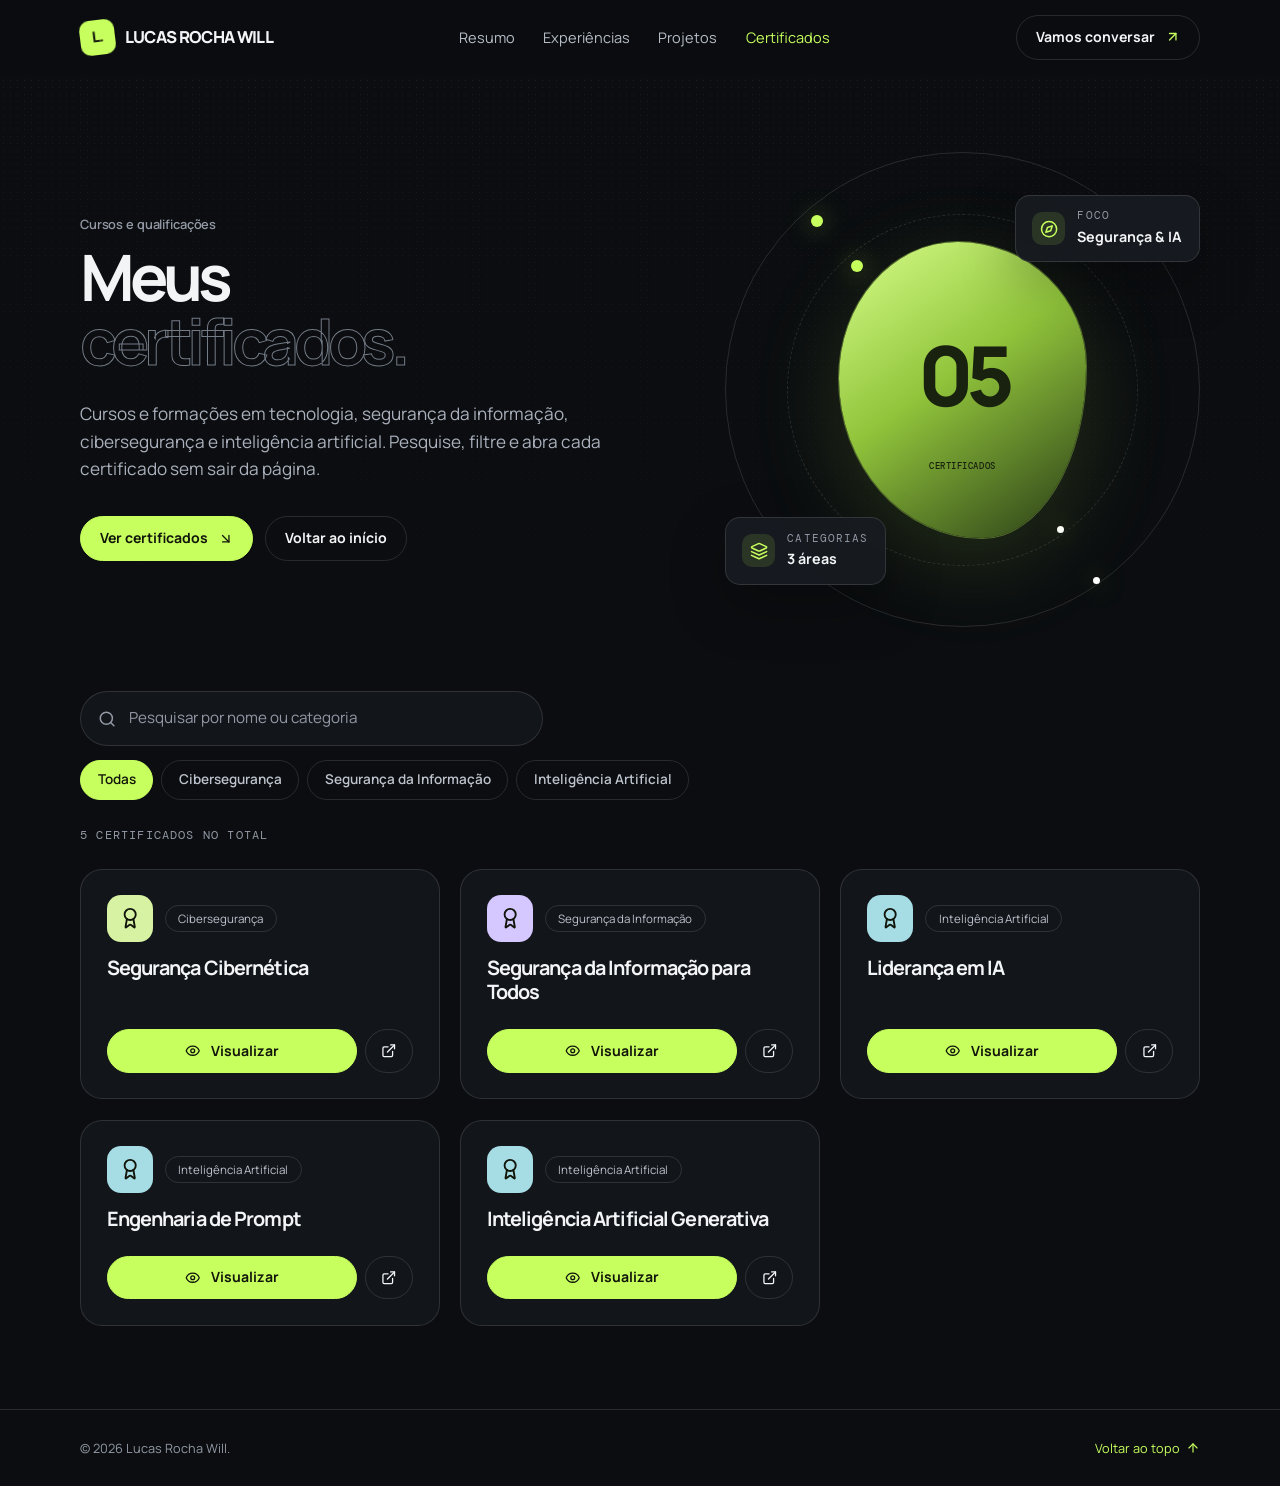
==== public/certificados.html @ 7839a9e9 "Add files via upload" ====
<!DOCTYPE html>
<html lang="pt-BR">
<head>
  <meta charset="UTF-8" />
  <meta name="viewport" content="width=device-width, initial-scale=1.0, viewport-fit=cover" />
  <title>Lucas Rocha Will — Certificações.</title>
  <meta name="description" content="Todos os certificados de Lucas Rocha Will, cursos e formações nas áreas de tecnologia, informática, segurança da informação, cibersegurança e inteligência artificial." />
  <meta name="author" content="Lucas Rocha Will" />
  <meta name="language" content="pt-BR" />
  <meta name="robots" content="index, follow" />
  <meta name="googlebot" content="index, follow" />
  <meta name="keywords" content="lucas will, lucas rocha, lucas rw, Lucas Rocha Will, certificados, certificados profissionais, certificados acadêmicos, cursos, formação, tecnologia, informática, segurança da informação, segurança cibernética, cibersegurança, inteligência artificial, engenharia de prompt" />
  <meta name="theme-color" content="#0b0d10" />
  <meta property="og:title" content="Lucas R. W. — Certificações." />
  <meta property="og:description" content="Confira os certificados e cursos de Lucas Rocha Will nas áreas de tecnologia, informática, segurança da informação, cibersegurança e inteligência artificial." />
  <meta property="og:type" content="website" />
  <meta property="og:locale" content="pt_BR" />
  <meta property="og:site_name" content="Lucas R. W. — Certificações." />
  <meta property="og:url" content="https://lucsrw.github.io" />
  <meta name="twitter:card" content="summary_large_image" />
  <meta name="twitter:title" content="Lucas Rocha Will — Minhas Certificações." />
  <meta name="twitter:description" content="Esses são os certificados e cursos de Lucas Rocha Will em suas diversas áreas." />

  <link rel="preconnect" href="https://fonts.googleapis.com" />
  <link rel="preconnect" href="https://fonts.gstatic.com" crossorigin />
  <link rel="stylesheet" href="https://fonts.googleapis.com/css2?family=DM+Mono:wght@400;500&family=Manrope:wght@400;500;600;700;800&display=swap" />
  <link rel="stylesheet" href="content/css/certificacoes/style.css" />

</head>
<body class="page-cert">
  <header class="topbar" id="top">
    <div class="container">
      <nav aria-label="Navegação principal">
        <a class="brand" href="home.html" aria-label="Lucas Rocha Will — início">
          <span class="brand-mark">L.</span>
          <span>LUCAS ROCHA WILL</span>
        </a>

        <button class="menu-toggle" id="menuToggle" aria-expanded="false" aria-controls="navLinks" aria-label="Abrir menu">
          <span class="menu-label">Menu</span>
          <svg class="icon" aria-hidden="true"><use href="#i-menu"></use></svg>
        </button>

        <div class="nav-links" id="navLinks">
          <!-- Ajuste os nomes dos arquivos conforme o seu projeto -->
          <a href="home.html#resumo">Resumo</a>
          <a href="experiencias.html">Experiências</a>
          <a href="projetos.html">Projetos</a>
          <a href="certificados.html" aria-current="page">Certificados</a>
          <a class="nav-links__contact" href="home.html#contato">Contato</a>
        </div>

        <a class="nav-cta" href="home.html#contato">Vamos conversar <svg class="icon accent" aria-hidden="true"><use href="#i-arrow-up-right"></use></svg></a>
      </nav>
    </div>
  </header>

  <main>
    <!-- ===== Início da página ===== -->
    <section class="hero" id="inicio">
      <div class="container hero-grid">
        <div>
          <h1><span class="hello">Cursos e qualificações</span>Meus<br><span class="nowrap"><span class="outline">certificados.</span></span></h1>
          <p class="hero-copy">Cursos e formações em tecnologia, segurança da informação, cibersegurança e inteligência artificial. Pesquise, filtre e abra cada certificado sem sair da página.</p>
          <div class="hero-actions">
            <a class="button primary" href="#lista">Ver certificados <svg class="icon" aria-hidden="true"><use href="#i-arrow-down-right"></use></svg></a>
            <a class="button ghost" href="home.html">Voltar ao início</a>
          </div>
        </div>

        <div class="visual">
          <div class="orbit"></div><div class="orbit orbit-two"></div>
          <div class="orb-core orb-count">
            <span id="total-cert">00</span>
            <small>certificados</small>
          </div>
          <div class="floating-card fc-one">
            <span class="fc-icon"><svg class="icon" aria-hidden="true"><use href="#i-compass"></use></svg></span>
            <div><small class="mono">Foco</small><strong>Segurança &amp; IA</strong></div>
          </div>
          <div class="floating-card fc-two">
            <span class="fc-icon"><svg class="icon" aria-hidden="true"><use href="#i-layers"></use></svg></span>
            <div><small class="mono">Categorias</small><strong id="total-cat">0 áreas</strong></div>
          </div>
        </div>
      </div>
    </section>

    <!-- ===== Lista ===== -->
    <section class="section section--list" id="lista" aria-label="Lista de certificados">
      <div class="container">
        <div class="toolbar reveal">
          <div class="search">
            <svg class="icon" aria-hidden="true"><use href="#i-search"></use></svg>
            <label for="campo-busca" class="visualmente-oculto">Pesquisar certificados</label>
            <input type="text" id="campo-busca" placeholder="Pesquisar por nome ou categoria" autocomplete="off" data-cursor="Buscar" />
          </div>
          <div class="filters" id="filtros" role="group" aria-label="Filtrar por categoria"></div>
        </div>

        <p class="result-info mono" id="info-resultado" aria-live="polite"></p>
        <div class="cert-grid" id="grid-certificados" aria-live="polite"></div>
      </div>
    </section>
  </main>

  <footer>
    <div class="container footer-inner">
      <span>© <span id="year"></span> Lucas Rocha Will.</span>
      <a class="back-top" href="#inicio">Voltar ao topo <svg class="icon" aria-hidden="true"><use href="#i-arrow-up"></use></svg></a>
    </div>
  </footer>

  <!-- ===== Visualizador de PDF ===== -->
  <div class="modal-overlay" id="modal-overlay" role="dialog" aria-modal="true" aria-labelledby="modal-titulo">
    <div class="modal">
      <div class="modal__header">
        <div class="modal__titles">
          <p class="modal__title" id="modal-titulo">Título do certificado</p>
          <p class="modal__subtitle" id="modal-subtitulo">Categoria</p>
        </div>
        <div class="modal__actions">
          <a class="button ghost" id="modal-nova-aba" href="#" target="_blank" rel="noopener" aria-label="Abrir em nova aba"><svg class="icon" aria-hidden="true"><use href="#i-external-link"></use></svg><span>Nova aba</span></a>
          <button type="button" class="icon-btn" id="modal-fechar" aria-label="Fechar visualização"><svg class="icon" aria-hidden="true"><use href="#i-x"></use></svg></button>
        </div>
      </div>
      <div class="modal__body">
        <iframe id="modal-iframe" title="Visualização do certificado em PDF"></iframe>
        <div class="modal__fallback" id="modal-fallback">
          <p>Não foi possível exibir o PDF diretamente neste navegador.</p>
          <a class="button primary" id="modal-fallback-link" href="#" target="_blank" rel="noopener">Abrir em Nova aba</a>
        </div>
      </div>
    </div>
  </div>
  <script src="content/js/certificacoes/main.js"></script>
  <script src="content/js/icons.js"></script>
  <script src="content/js/cursor.js"></script>
</body>
</html>
---- public/content/css/certificacoes/style.css ----
/* ---------- Tokens ---------- */
:root {
  --bg: #0b0d10;
  --panel: #12151a;
  --panel-2: #181c22;
  --text: #f3f4f6;
  --muted: #9299a5;
  --line: rgba(255, 255, 255, .12);
  --accent: #c7ff5e;
  --accent-ink: #11150a;
  --radius: 22px;

  /* Layout fluido: cresce em telas grandes, encolhe em telas pequenas */
  --max: clamp(1120px, 78vw, 1480px);
  --gutter: clamp(18px, 4vw, 48px);
  --section-y: clamp(52px, 6.5vw, 100px);
  --gap: clamp(14px, 1.6vw, 22px);
}

/* ---------- Base ---------- */
* { box-sizing: border-box; }

/* Cor da seleção de texto */
::selection {
  background: var(--accent);
  color: var(--accent-ink);
}
::-moz-selection {
  background: var(--accent);
  color: var(--accent-ink);
}

html {
  /* escala suave: 16px em telas comuns, até 20px em telas muito grandes */
  font-size: clamp(16px, .55vw + 9.5px, 20px);
  scroll-behavior: smooth;
  scroll-padding-top: 5.5rem;
  color-scheme: dark;
}

body {
  margin: 0;
  background: var(--bg);
  color: var(--text);
  font-family: Manrope, system-ui, sans-serif;
  line-height: 1.6;
  overflow-x: hidden;
  -webkit-font-smoothing: antialiased;
}

body::before {
  content: "";
  position: fixed;
  inset: 0;
  pointer-events: none;
  opacity: .12;
  z-index: -1;
  background-image: radial-gradient(#9da4b0 .65px, transparent .65px);
  background-size: 7px 7px;
  -webkit-mask-image: linear-gradient(to bottom, #000, transparent 80%);
  mask-image: linear-gradient(to bottom, #000, transparent 80%);
}

a { color: inherit; text-decoration: none; }
button { font: inherit; color: inherit; }
button, a { -webkit-tap-highlight-color: transparent; }
a:focus-visible, button:focus-visible { outline: 2px solid var(--accent); outline-offset: 3px; }

.container {
  width: min(var(--max), calc(100% - var(--gutter) * 2));
  margin-inline: auto;
}

.mono {
  font-family: "DM Mono", monospace;
  text-transform: uppercase;
  letter-spacing: .1em;
  font-size: .72rem;
}
.muted { color: var(--muted); }
.accent { color: var(--accent); }

/* ---------- Ícones (sprite SVG, estilo Lucide) ---------- */
.icon {
  width: 1.1em;
  height: 1.1em;
  flex-shrink: 0;
  fill: none;
  stroke: currentColor;
  stroke-width: 2;
  stroke-linecap: round;
  stroke-linejoin: round;
}

/* ---------- Topbar ---------- */
.topbar {
  position: sticky;
  top: 0;
  z-index: 20;
  border-bottom: 1px solid transparent;
  background: rgba(11, 13, 16, .78);
  -webkit-backdrop-filter: blur(18px);
  backdrop-filter: blur(18px);
  transition: border-color .25s;
}
.topbar.scrolled { border-color: var(--line); }

nav {
  min-height: 4.5rem;
  display: flex;
  align-items: center;
  justify-content: space-between;
  gap: 24px;
}

.brand {
  display: flex;
  align-items: center;
  gap: 10px;
  font-weight: 800;
  letter-spacing: -.04em;
  white-space: nowrap;
}
.brand-mark {
  display: grid;
  place-items: center;
  width: 2.1rem;
  height: 2.1rem;
  color: var(--accent-ink);
  background: var(--accent);
  border-radius: 10px;
  font-size: .9rem;
  transform: rotate(-7deg);
}

.nav-links {
  display: flex;
  align-items: center;
  gap: clamp(18px, 2.2vw, 32px);
  color: #b7bdc7;
  font-size: .88rem;
}
.nav-links a { transition: color .2s; }
.nav-links a:hover,
.nav-links a[aria-current="page"] { color: var(--accent); }
.nav-links__contact { display: none; }

.menu-toggle {
  display: none;
  align-items: center;
  gap: 8px;
  background: none;
  border: 1px solid var(--line);
  border-radius: 12px;
  padding: .6rem .8rem;
  font-size: .85rem;
  cursor: pointer;
}

/* ---------- Botões ---------- */
.nav-cta,
.button {
  --tx: 0px;
  --ty: 0px;
  display: inline-flex;
  align-items: center;
  justify-content: center;
  gap: .6rem;
  padding: .8rem 1.15rem;
  border: 1px solid var(--line);
  border-radius: 999px;
  font-weight: 700;
  font-size: .85rem;
  line-height: 1.2;
  transform: translate(var(--tx), var(--ty));
  transition: transform .2s ease-out, background .2s, color .2s, border-color .2s;
}
.nav-cta:hover,
.button:hover { transform: translate(var(--tx), calc(var(--ty) - 2px)); }
.button.primary { background: var(--accent); color: var(--accent-ink); border-color: var(--accent); }
.button.primary:hover { background: #d6ff8b; }
.button.ghost:hover,
.nav-cta:hover { border-color: var(--accent); color: var(--accent); }

/* ---------- Hero ---------- */
.hero { padding: clamp(40px, 6vw, 96px) 0 clamp(8px, 1.5vw, 24px); }

.hero-grid {
  display: grid;
  grid-template-columns: minmax(0, 1.1fr) minmax(0, .9fr);
  gap: clamp(32px, 5vw, 88px);
  align-items: center;
}

.eyebrow {
  display: inline-flex;
  align-items: center;
  gap: 10px;
  color: #c3cad3;
  margin-bottom: clamp(18px, 2vw, 28px);
}


h1 {
  font-size: clamp(3rem, 14vw, 5.5rem);
  letter-spacing: -.085em;
  line-height: .99;
  margin: 0;
}
h1 .hello {
  display: block;
  font-size: .2em;
  font-weight: 600;
  letter-spacing: -.01em;
  line-height: 1;
  color: var(--muted);
  margin-bottom: 1.1em;
}
h1 .nowrap { white-space: nowrap; }
h1 .outline { color: transparent; -webkit-text-stroke: 1px #747c87; }

.hero-copy {
  max-width: 34rem;
  color: #aab1bc;
  font-size: 1.04rem;
  margin: clamp(20px, 2.2vw, 30px) 0 clamp(24px, 2.6vw, 34px);
}

.hero-actions { display: flex; flex-wrap: wrap; gap: 12px; }

.hero-meta {
  display: grid;
  grid-template-columns: repeat(3, minmax(0, 1fr));
  gap: clamp(12px, 2vw, 28px);
  margin-top: clamp(32px, 4vw, 56px);
  padding-top: clamp(18px, 2vw, 26px);
  border-top: 1px solid var(--line);
  max-width: 34rem;
}
.meta-item strong { display: block; font-size: 1.35rem; letter-spacing: -.05em; line-height: 1.2; }
.meta-item > span { color: var(--muted); font-size: .78rem; display: block; line-height: 1.35; }

/* Visual com a foto */
.visual {
  position: relative;
  width: min(100%, 30rem);
  aspect-ratio: 1;
  justify-self: center;
  display: grid;
  place-items: center;
}
.orbit {
  position: absolute;
  inset: 0;
  border: 1px solid rgba(255, 255, 255, .12);
  border-radius: 50%;
  animation: spin 36s linear infinite;
}
.orbit::before,
.orbit::after {
  content: "";
  position: absolute;
  border-radius: 50%;
  background: var(--accent);
  box-shadow: 0 0 24px rgba(199, 255, 94, .5);
}
.orbit::before { width: 12px; height: 12px; top: 13%; left: 18%; }
.orbit::after { width: 7px; height: 7px; bottom: 9%; right: 21%; background: #fff; }
.orbit.orbit-two {
  inset: 13%;
  border-style: dashed;
  animation-direction: reverse;
  animation-duration: 48s;
}

.orb-core {
  position: relative;
  width: 52%;
  aspect-ratio: 5 / 6;
  overflow: hidden;
  border-radius: 48% 52% 42% 58% / 46% 42% 58% 54%;
  background: linear-gradient(145deg, #d7ff8a 0%, #91c43b 45%, #273a16 100%);
  box-shadow: 0 25px 90px rgba(151, 205, 62, .18), 0 0 0 1px rgba(199, 255, 94, .35);
  display: grid;
  place-items: center;
  color: #19220e;
  font-size: clamp(3.5rem, 10vw, 5rem);
  font-weight: 800;
  letter-spacing: -.1em;
  animation: morph 9s ease-in-out infinite;
}
.orb-core img {
  position: absolute;
  inset: 0;
  width: 100%;
  height: 100%;
  object-fit: cover;
  object-position: center top;
}

.floating-card {
  position: absolute;
  display: flex;
  align-items: center;
  gap: 12px;
  white-space: nowrap;
  background: rgba(24, 28, 34, .88);
  border: 1px solid var(--line);
  -webkit-backdrop-filter: blur(12px);
  backdrop-filter: blur(12px);
  padding: .75rem 1rem;
  border-radius: 15px;
  box-shadow: 0 20px 55px rgba(0, 0, 0, .25);
}
.floating-card .fc-icon {
  display: grid;
  place-items: center;
  width: 2rem; height: 2rem;
  border-radius: 10px;
  background: rgba(199, 255, 94, .12);
  color: var(--accent);
}
.floating-card small { display: block; color: var(--muted); font-size: .66rem; line-height: 1.3; }
.floating-card strong { font-size: .86rem; line-height: 1.3; }
.fc-one { top: 9%; right: 0; }
.fc-two { bottom: 9%; left: 0; }

/* ---------- Seções ---------- */
.section { padding-block: var(--section-y); }

.section-head {
  display: flex;
  justify-content: space-between;
  align-items: end;
  gap: 24px;
  margin-bottom: clamp(28px, 4vw, 52px);
}
.section-kicker { color: var(--accent); margin: 0 0 12px; }
h2 {
  font-size: clamp(2.1rem, 4.5vw, 4.2rem);
  line-height: 1.05;
  letter-spacing: -.07em;
  margin: 0;
}
.section-intro { max-width: 24rem; color: var(--muted); margin: 0; font-size: .94rem; }

/* Resumo */
.summary-grid {
  display: grid;
  grid-template-columns: minmax(0, .8fr) minmax(0, 1.2fr);
  gap: clamp(28px, 6vw, 96px);
  align-items: start;
}
.summary-content {
  container-type: inline-size;
  display: flex;
  flex-direction: column;
  gap: clamp(16px, 2vw, 26px);
}
.summary-text { color: #aab1bc; font-size: 1.05rem; margin: 0; max-width: 62ch; }

.facts { display: grid; grid-template-columns: 1fr; gap: 10px; }
.fact {
  display: flex;
  align-items: center;
  gap: 14px;
  padding: 14px 16px;
  background: var(--panel);
  border: 1px solid var(--line);
  border-radius: 14px;
}
.fact-icon {
  display: grid;
  place-items: center;
  width: 2.4rem; height: 2.4rem;
  flex-shrink: 0;
  border-radius: 12px;
  background: rgba(199, 255, 94, .1);
  color: var(--accent);
}
.fact-icon .icon { width: 1.15rem; height: 1.15rem; }
.fact small { display: block; color: var(--muted); font-size: .68rem; line-height: 1.3; margin-bottom: 2px; }
.fact strong { display: block; font-size: .92rem; letter-spacing: -.02em; line-height: 1.3; }

.skill-list { display: grid; grid-template-columns: 1fr; gap: 10px; }
.skill {
  display: flex;
  align-items: center;
  gap: 12px;
  padding: 14px 16px;
  background: var(--panel);
  border: 1px solid var(--line);
  border-radius: 14px;
  font-size: .88rem;
}
.skill .icon { color: var(--accent); width: 1.15rem; height: 1.15rem; }

@container (min-width: 520px) {
  .facts { grid-template-columns: repeat(3, minmax(0, 1fr)); }
  .fact { flex-direction: column; align-items: flex-start; gap: 12px; padding: 18px; }
}
@container (min-width: 420px) {
  .skill-list { grid-template-columns: repeat(2, minmax(0, 1fr)); }
}

/* Cartões que levam às outras páginas */
.page-grid { display: grid; grid-template-columns: 1fr; gap: var(--gap); }
.page-card {
  display: grid;
  grid-template-columns: auto minmax(0, 1fr) auto;
  align-items: center;
  gap: clamp(14px, 2.4vw, 24px);
  padding: clamp(18px, 2.4vw, 26px);
  border: 1px solid var(--line);
  border-radius: var(--radius);
  background: var(--panel);
  transition: transform .25s, border-color .25s;
}
.page-card:hover,
.page-card:focus-visible { transform: translateY(-4px); border-color: rgba(199, 255, 94, .45); }

.page-icon {
  display: grid;
  place-items: center;
  width: 3rem; height: 3rem;
  border-radius: 14px;
  color: var(--accent-ink);
}
.page-icon .icon { width: 1.4rem; height: 1.4rem; }
.pc-a .page-icon { background: #d8f2a3; }
.pc-b .page-icon { background: #d5c7ff; }
.pc-c .page-icon { background: #a6dce4; }

.page-body h3 { font-size: 1.2rem; letter-spacing: -.045em; line-height: 1.2; margin: 0 0 .3rem; }
.page-body p { color: var(--muted); font-size: .88rem; line-height: 1.5; margin: 0; }

.page-go { display: flex; align-items: center; justify-content: space-between; gap: .7rem; font-weight: 700; font-size: .82rem; }
.page-go__label { display: none; }

.arrow-chip {
  display: grid;
  place-items: center;
  width: 2.3rem; height: 2.3rem;
  flex-shrink: 0;
  border: 1px solid var(--line);
  border-radius: 50%;
  transition: background .2s, color .2s, border-color .2s;
}
.page-card:hover .arrow-chip,
.page-card:focus-visible .arrow-chip { background: var(--accent); color: #111; border-color: var(--accent); }

/* Contato */
.contact-box {
  display: grid;
  grid-template-columns: minmax(0, 1fr) minmax(15rem, 19rem);
  align-items: end;
  gap: clamp(24px, 4vw, 56px);
  border: 1px solid rgba(199, 255, 94, .25);
  border-radius: 28px;
  background: radial-gradient(ellipse at 90% 10%, rgba(199, 255, 94, .12), transparent 40%), var(--panel);
  padding: clamp(24px, 5.5vw, 72px);
}
.contact-box h2 { margin-bottom: clamp(14px, 1.6vw, 22px); }
.contact-box p { color: var(--muted); max-width: 30rem; margin: 0; }
.contact-links { display: grid; grid-template-columns: 1fr; gap: 10px; }
.contact-links .button { justify-content: flex-start; padding-block: .95rem; }
.contact-links .button .icon:last-child { margin-left: auto; }

/* ---------- Rodapé ---------- */
footer { padding: 28px 0; border-top: 1px solid var(--line); color: var(--muted); font-size: .77rem; }
.footer-inner { display: flex; justify-content: space-between; align-items: center; gap: 16px 20px; flex-wrap: wrap; }
.back-top { display: inline-flex; align-items: center; gap: 6px; color: var(--accent); }

/* ---------- Entrada ao rolar ---------- */
.js .reveal { opacity: 0; transform: translateY(22px); transition: opacity .7s ease, transform .7s ease; }
.js .reveal.visible { opacity: 1; transform: none; }

/* ---------- Animações ---------- */
@keyframes spin { to { transform: rotate(360deg); } }
@keyframes morph {
  0%, 100% { border-radius: 48% 52% 42% 58% / 46% 42% 58% 54%; }
  50% { border-radius: 56% 44% 52% 48% / 40% 56% 44% 60%; }
}

/* ---------- Cursor personalizado ---------- */
html.has-cursor,
html.has-cursor * { cursor: none !important; }

/* grade de pontos que acende em volta do cursor */
.cursor-glow {
  position: fixed;
  inset: 0;
  z-index: -1;
  pointer-events: none;
  opacity: .8;
  background-image: radial-gradient(var(--accent) .9px, transparent .9px);
  background-size: 7px 7px;
  -webkit-mask-image: radial-gradient(circle 200px at var(--mx, -400px) var(--my, -400px), #000 0%, rgba(0, 0, 0, .35) 45%, transparent 100%);
  mask-image: radial-gradient(circle 200px at var(--mx, -400px) var(--my, -400px), #000 0%, rgba(0, 0, 0, .35) 45%, transparent 100%);
}
.cursor-trail { position: fixed; inset: 0; width: 100%; height: 100%; z-index: 9998; pointer-events: none; }

.cursor-dot,
.cursor-ring {
  position: fixed;
  left: 0; top: 0;
  z-index: 9999;
  pointer-events: none;
  mix-blend-mode: difference;
  transition: opacity .25s;
}
.cursor-dot {
  width: 8px; height: 8px;
  border-radius: 50%;
  background: var(--accent);
  transition: opacity .25s, scale .2s;
}
.cursor-dot.is-hidden { scale: 0; }

.cursor-ring {
  display: grid;
  place-items: center;
  width: 2.4rem; height: 2.4rem;
  transition: opacity .25s, width .35s cubic-bezier(.2, .8, .2, 1), height .35s cubic-bezier(.2, .8, .2, 1);
}
.cursor-ring__shape {
  position: absolute;
  inset: 0;
  border-radius: 50%;
  border: 1.5px solid rgba(199, 255, 94, .85);
  transition: background .25s, border-color .25s;
}
.cursor-ring__label {
  position: relative;
  font: 500 .62rem "DM Mono", monospace;
  text-transform: uppercase;
  letter-spacing: .1em;
  color: var(--accent-ink);
  opacity: 0;
  transition: opacity .2s;
}
.cursor-ring.is-link { width: 3.6rem; height: 3.6rem; }
.cursor-ring.is-link .cursor-ring__shape { background: rgba(199, 255, 94, .16); border-color: var(--accent); }
.cursor-ring.is-label { width: 5.2rem; height: 5.2rem; }
.cursor-ring.is-label .cursor-ring__shape { background: var(--accent); border-color: var(--accent); }
.cursor-ring.is-label .cursor-ring__label { opacity: 1; }
.cursor-ring.is-down { width: 1.7rem; height: 1.7rem; }
.cursor-dot.is-away,
.cursor-ring.is-away { opacity: 0; }

/* ---------- Responsivo ---------- */

/* Telas grandes: cartões lado a lado */
@media (min-width: 960px) {
  h1 { font-size: clamp(3.4rem, 5.6vw, 6.6rem); }
  .page-grid { grid-template-columns: repeat(3, minmax(0, 1fr)); }
  .page-card {
    grid-template-columns: 1fr;
    grid-template-rows: auto 1fr auto;
    align-items: start;
    gap: 0;
    padding: clamp(24px, 2.2vw, 34px);
  }
  .page-body { margin: clamp(24px, 2.6vw, 40px) 0 clamp(20px, 2vw, 30px); }
  .page-go__label { display: inline; }
}

/* Tablet e abaixo: menu hambúrguer */
@media (max-width: 900px) {
  .menu-toggle { display: inline-flex; }
  .nav-cta { display: none; }
  .nav-links {
    display: none;
    position: absolute;
    top: 100%;
    left: 0; right: 0;
    flex-direction: column;
    align-items: flex-start;
    gap: .35rem;
    padding: 1rem var(--gutter) 1.4rem;
    background: #101318;
    border-bottom: 1px solid var(--line);
    font-size: 1rem;
  }
  .nav-links.open { display: flex; }
  .nav-links a { padding: .45rem 0; width: 100%; }
  .nav-links__contact { display: block; }
}

@media (max-width: 850px) {
  .hero-grid { grid-template-columns: 1fr; gap: clamp(28px, 6vw, 48px); }
  .hero-copy, .hero-meta { max-width: 40rem; }
  .visual { width: min(100%, 24rem); }
  .summary-grid { grid-template-columns: 1fr; gap: 22px; }
  .section-head { flex-direction: column; align-items: flex-start; gap: 14px; }
  .contact-box { grid-template-columns: 1fr; align-items: start; }
  .contact-links { grid-template-columns: repeat(3, minmax(0, 1fr)); }
}

@media (max-width: 560px) {
  .hero-actions { flex-direction: column; }
  .hero-actions .button { width: 100%; }
  .contact-links { grid-template-columns: 1fr; }
  .footer-inner { flex-direction: column; text-align: center; }
}

@media (max-width: 420px) {
  .menu-label { display: none; }
  .menu-toggle { padding: .6rem; }
  .brand { font-size: .88rem; }
  .floating-card { padding: .6rem .8rem; }
  .floating-card .fc-icon { display: none; }
}

@media (prefers-reduced-motion: reduce) {
  *, *::before, *::after {
    animation-duration: .01ms !important;
    animation-iteration-count: 1 !important;
    scroll-behavior: auto !important;
    transition-duration: .01ms !important;
  }
  .js .reveal { opacity: 1; transform: none; }
}


/* =========================================================
   Página de certificados
   ========================================================= */
::selection { background: var(--accent); color: var(--accent-ink); }
::-moz-selection { background: var(--accent); color: var(--accent-ink); }

:root { --vh-full: 100vh; }
@supports (height: 100dvh) { :root { --vh-full: 100dvh; } }

.visualmente-oculto { position: absolute; width: 1px; height: 1px; overflow: hidden; clip: rect(0, 0, 0, 0); white-space: nowrap; }

/* Título da página (palavra longa: tamanho próprio) */
.page-cert h1 { font-size: clamp(2.3rem, 10.4vw, 5rem); }
@media (min-width: 851px) { .page-cert h1 { font-size: clamp(3rem, 5vw, 5.6rem); } }

.hero { overflow-x: clip; }

/* Contador dentro da forma orgânica */
.orb-count { display: flex; flex-direction: column; align-items: center; justify-content: center; gap: .25em; }
.orb-count small {
  font: 500 .54rem "DM Mono", monospace;
  letter-spacing: .06em;
  text-transform: uppercase;
  line-height: 1;
}

/* Lista */
.section--list { padding-top: clamp(28px, 3.5vw, 56px); }

.toolbar { display: grid; gap: 14px; margin-bottom: clamp(16px, 2vw, 26px); }

.search { position: relative; max-width: 28rem; }
.search .icon {
  position: absolute;
  left: 1.1rem; top: 50%;
  transform: translateY(-50%);
  width: 1.1rem; height: 1.1rem;
  color: var(--muted);
  pointer-events: none;
}
.search input {
  width: 100%;
  padding: .85rem 1.1rem .85rem 2.9rem;
  font: inherit;
  font-size: .92rem;
  color: var(--text);
  background: var(--panel);
  border: 1px solid var(--line);
  border-radius: 999px;
  transition: border-color .2s, box-shadow .2s;
}
.search input::placeholder { color: var(--muted); }
.search input:focus { outline: none; border-color: var(--accent); box-shadow: 0 0 0 4px rgba(199, 255, 94, .12); }

.filters { display: flex; flex-wrap: wrap; gap: 8px; }
.chip {
  padding: .5rem 1rem;
  font-size: .82rem;
  font-weight: 600;
  color: #bdc3cc;
  background: transparent;
  border: 1px solid var(--line);
  border-radius: 999px;
  cursor: pointer;
  transition: background .2s, color .2s, border-color .2s;
}
.chip:hover { border-color: var(--accent); color: var(--accent); }
.chip[aria-pressed="true"] { background: var(--accent); color: var(--accent-ink); border-color: var(--accent); }

.result-info { color: var(--muted); margin: 0 0 clamp(16px, 2vw, 24px); min-height: 1.2em; }

.cert-grid { display: grid; grid-template-columns: 1fr; gap: var(--gap); }
@media (min-width: 620px) { .cert-grid { grid-template-columns: repeat(2, minmax(0, 1fr)); } }
@media (min-width: 960px) { .cert-grid { grid-template-columns: repeat(3, minmax(0, 1fr)); } }

.cert-card {
  display: flex;
  flex-direction: column;
  gap: .85rem;
  padding: clamp(18px, 2vw, 26px);
  background: var(--panel);
  border: 1px solid var(--line);
  border-radius: var(--radius);
  transition: transform .25s, border-color .25s;
  animation: cardIn .5s ease backwards;
  animation-delay: calc(var(--i, 0) * 60ms);
}
.cert-card:hover { transform: translateY(-4px); border-color: rgba(199, 255, 94, .45); }
.cert-top { display: flex; align-items: center; gap: 12px; flex-wrap: wrap; }
.cert-icon {
  display: grid;
  place-items: center;
  width: 2.8rem; height: 2.8rem;
  flex-shrink: 0;
  border-radius: 14px;
  background: var(--tone, #d8f2a3);
  color: var(--accent-ink);
}
.cert-icon .icon { width: 1.35rem; height: 1.35rem; }
.tag {
  border: 1px solid var(--line);
  border-radius: 999px;
  padding: .3rem .75rem;
  color: #bdc3cc;
  font-size: .7rem;
  line-height: 1.3;
}
.cert-title { font-size: 1.2rem; letter-spacing: -.045em; line-height: 1.25; margin: 0; }
.cert-meta { color: var(--muted); font-size: .86rem; line-height: 1.5; margin: 0; }
.cert-actions { margin-top: auto; padding-top: .6rem; display: flex; gap: 8px; }
.cert-actions .button { padding: .75rem 1rem; }
.cert-actions .button.primary { flex: 1; }
.button.icon-only { flex: 0 0 2.9rem; width: 2.9rem; align-self: stretch; padding: 0 !important; }

.empty {
  grid-column: 1 / -1;
  text-align: center;
  padding: clamp(40px, 8vw, 80px) 20px;
  border: 1px dashed var(--line);
  border-radius: var(--radius);
  color: var(--muted);
}
.empty .icon { display: block; width: 2rem; height: 2rem; margin: 0 auto 12px; color: var(--accent); }
.empty p { margin: 0; font-size: .95rem; }

@keyframes cardIn { from { opacity: 0; transform: translateY(16px); } }

/* ---------- Visualizador (modal) ---------- */
.modal-overlay {
  position: fixed;
  inset: 0;
  height: var(--vh-full);
  display: flex;
  align-items: center;
  justify-content: center;
  padding: clamp(12px, 3vw, 32px);
  background: rgba(5, 7, 9, .74);
  -webkit-backdrop-filter: blur(6px);
  backdrop-filter: blur(6px);
  z-index: 100;
  opacity: 0;
  pointer-events: none;
  transition: opacity .2s ease;
}
.modal-overlay.open { opacity: 1; pointer-events: auto; }

.modal {
  display: flex;
  flex-direction: column;
  width: 100%;
  max-width: 62rem;
  height: min(90vh, 90dvh, 54rem);
  max-height: 100%;
  overflow: hidden;
  background: var(--panel);
  border: 1px solid var(--line);
  border-radius: var(--radius);
  box-shadow: 0 30px 90px rgba(0, 0, 0, .55);
  transform: translateY(12px) scale(.98);
  transition: transform .25s ease;
}
.modal-overlay.open .modal { transform: none; }

.modal__header {
  flex-shrink: 0;
  display: flex;
  align-items: center;
  justify-content: space-between;
  gap: 12px;
  padding: 14px 18px;
  padding-top: max(14px, env(safe-area-inset-top));
  border-bottom: 1px solid var(--line);
}
.modal__titles { min-width: 0; flex: 1 1 auto; }
.modal__title {
  margin: 0;
  font-size: clamp(.85rem, 3.6vw, 1rem);
  font-weight: 700;
  letter-spacing: -.02em;
  white-space: nowrap;
  overflow: hidden;
  text-overflow: ellipsis;
}
.modal__subtitle { margin: 0; color: var(--muted); font-size: .78rem; white-space: nowrap; overflow: hidden; text-overflow: ellipsis; }
.modal__actions { display: flex; align-items: center; gap: 8px; flex-shrink: 0; }
.modal__actions .button { padding: .6rem .95rem; }
.icon-btn {
  display: grid;
  place-items: center;
  width: 2.5rem; height: 2.5rem;
  flex-shrink: 0;
  background: none;
  border: 1px solid var(--line);
  border-radius: 50%;
  color: var(--text);
  cursor: pointer;
  transition: background .2s, color .2s, border-color .2s;
}
.icon-btn:hover { background: var(--accent); color: var(--accent-ink); border-color: var(--accent); }

.modal__body { position: relative; flex: 1 1 auto; min-height: 0; background: var(--panel-2); }
.modal__body iframe { display: block; width: 100%; height: 100%; border: 0; }
.modal__fallback {
  position: absolute;
  inset: 0;
  display: none;
  flex-direction: column;
  align-items: center;
  justify-content: center;
  gap: 16px;
  padding: 30px;
  text-align: center;
  color: var(--muted);
}
.modal__fallback.visible { display: flex; }
.modal__fallback p { margin: 0; max-width: 28rem; }

/* Com o visualizador aberto, o cursor volta ao normal (o PDF fica dentro de um iframe) */
html.has-cursor.modal-open,
html.has-cursor.modal-open * { cursor: auto !important; }
html.has-cursor.modal-open .modal a,
html.has-cursor.modal-open .modal button { cursor: pointer !important; }
html.modal-open .cursor-dot,
html.modal-open .cursor-ring,
html.modal-open .cursor-trail,
html.modal-open .cursor-glow { display: none; }

@media (max-width: 619px) {
  .modal-overlay { padding: 0; align-items: stretch; }
  .modal { height: var(--vh-full); max-height: var(--vh-full); max-width: 100%; border: 0; border-radius: 0; }
  .modal__actions .button span { display: none; }
  .modal__actions .button { width: 2.5rem; height: 2.5rem; padding: 0; }
}
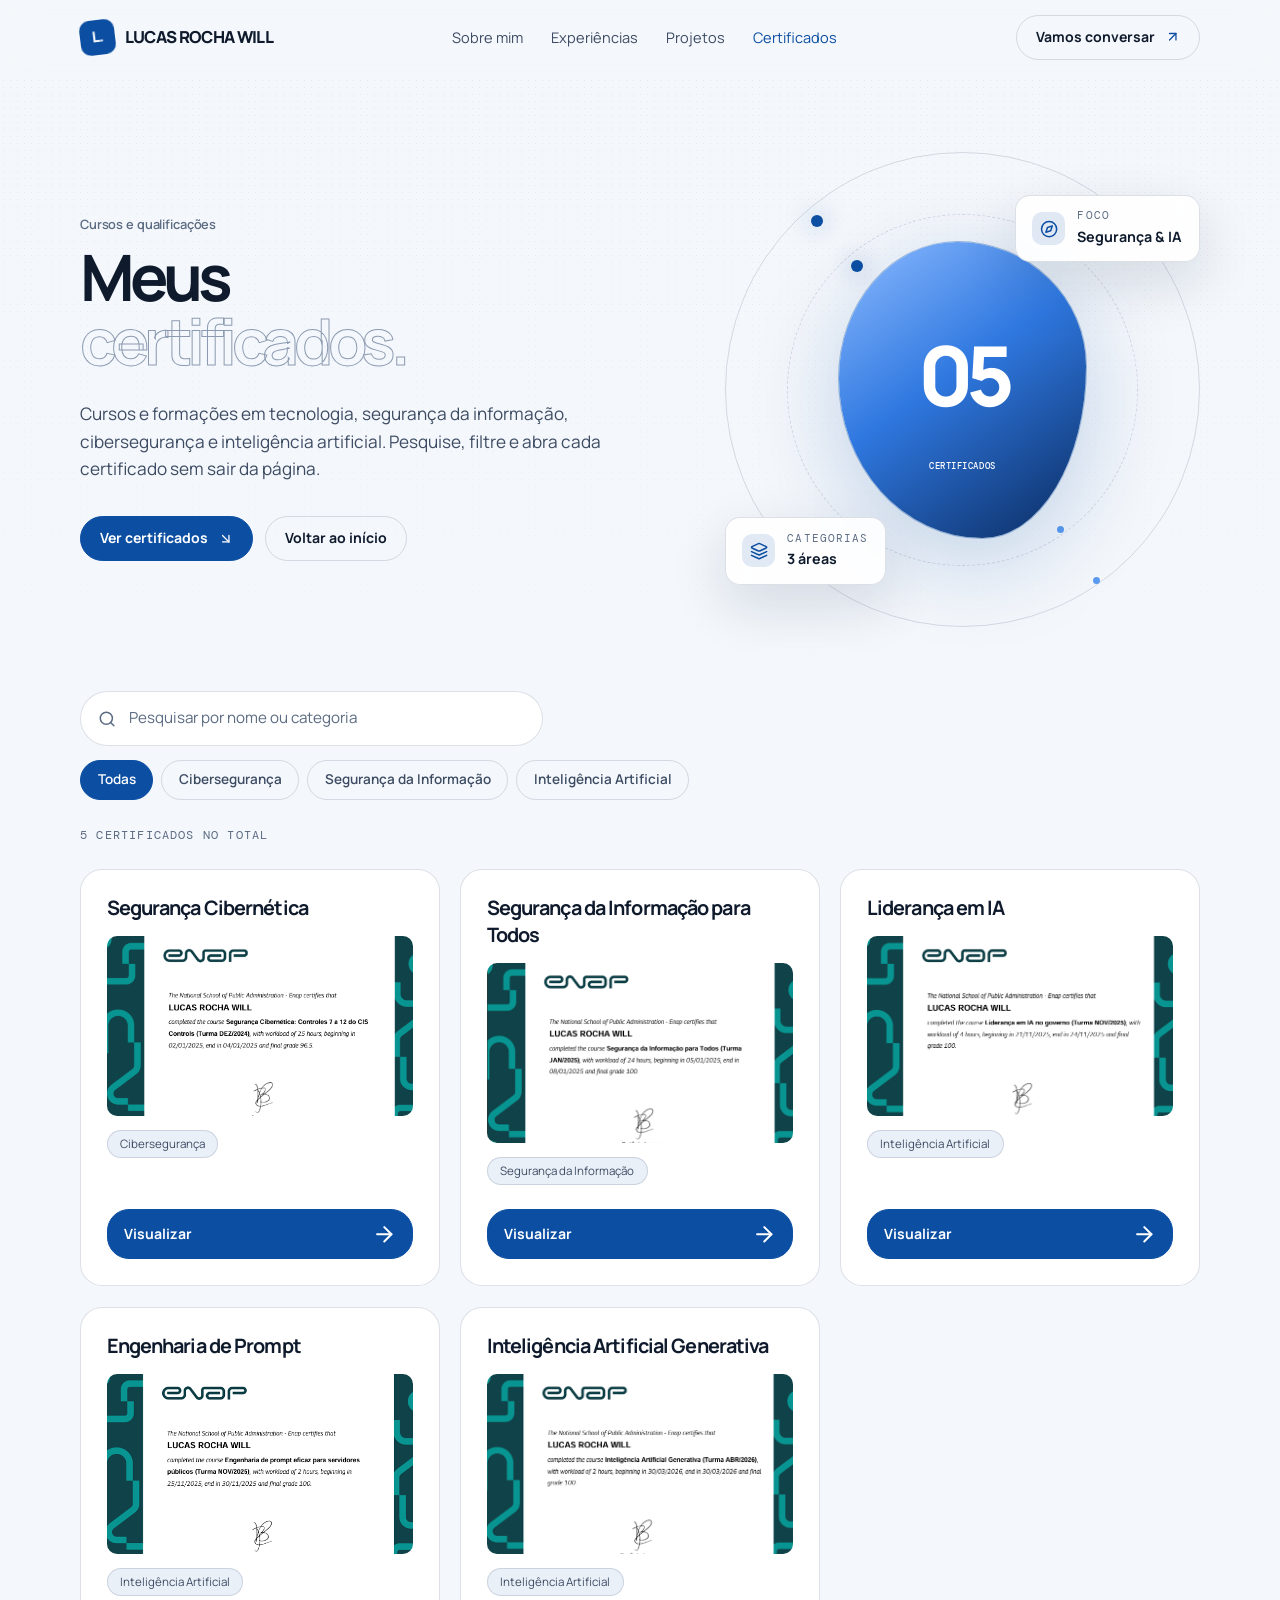
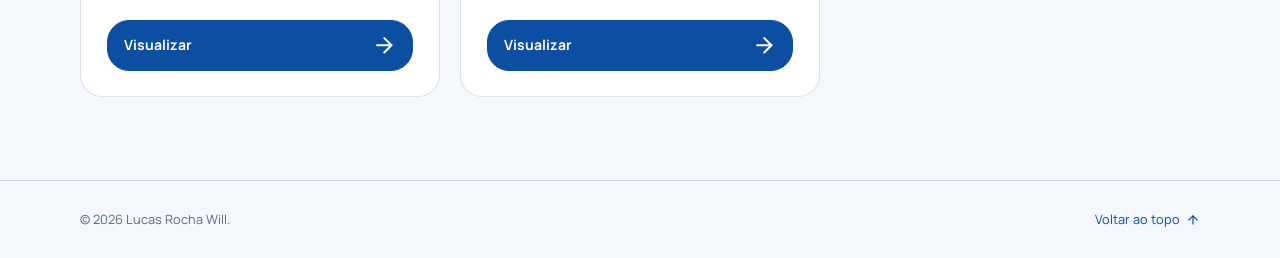
==== commit 199e00be: "Add files via upload" ====
--- a/public/certificados.html
+++ b/public/certificados.html
@@ -3,7 +3,7 @@
 <head>
   <meta charset="UTF-8" />
   <meta name="viewport" content="width=device-width, initial-scale=1.0, viewport-fit=cover" />
-  <title>Lucas Rocha Will — Certificações.</title>
+  <title>Lucas Rocha Will — Qualificações.</title>
   <meta name="description" content="Todos os certificados de Lucas Rocha Will, cursos e formações nas áreas de tecnologia, informática, segurança da informação, cibersegurança e inteligência artificial." />
   <meta name="author" content="Lucas Rocha Will" />
   <meta name="language" content="pt-BR" />
@@ -11,19 +11,21 @@
   <meta name="googlebot" content="index, follow" />
   <meta name="keywords" content="lucas will, lucas rocha, lucas rw, Lucas Rocha Will, certificados, certificados profissionais, certificados acadêmicos, cursos, formação, tecnologia, informática, segurança da informação, segurança cibernética, cibersegurança, inteligência artificial, engenharia de prompt" />
   <meta name="theme-color" content="#0b0d10" />
-  <meta property="og:title" content="Lucas R. W. — Certificações." />
+  <meta property="og:title" content="Lucas R. W. — Qualificações." />
   <meta property="og:description" content="Confira os certificados e cursos de Lucas Rocha Will nas áreas de tecnologia, informática, segurança da informação, cibersegurança e inteligência artificial." />
   <meta property="og:type" content="website" />
   <meta property="og:locale" content="pt_BR" />
-  <meta property="og:site_name" content="Lucas R. W. — Certificações." />
+  <meta property="og:site_name" content="Lucas R. W. — 	Qualificações." />
   <meta property="og:url" content="https://lucsrw.github.io" />
   <meta name="twitter:card" content="summary_large_image" />
-  <meta name="twitter:title" content="Lucas Rocha Will — Minhas Certificações." />
+  <meta name="twitter:title" content="Lucas Rocha Will — Minhas Qualificações." />
   <meta name="twitter:description" content="Esses são os certificados e cursos de Lucas Rocha Will em suas diversas áreas." />
 
   <link rel="preconnect" href="https://fonts.googleapis.com" />
   <link rel="preconnect" href="https://fonts.gstatic.com" crossorigin />
   <link rel="stylesheet" href="https://fonts.googleapis.com/css2?family=DM+Mono:wght@400;500&family=Manrope:wght@400;500;600;700;800&display=swap" />
+  <link rel="stylesheet" href="content/css/cores.css" />
+  <link rel="stylesheet" href="content/css/master.css" />
   <link rel="stylesheet" href="content/css/certificacoes/style.css" />
 
 </head>
@@ -43,7 +45,7 @@
 
         <div class="nav-links" id="navLinks">
           <!-- Ajuste os nomes dos arquivos conforme o seu projeto -->
-          <a href="home.html#resumo">Resumo</a>
+          <a href="home.html#resumo">Sobre mim</a>
           <a href="experiencias.html">Experiências</a>
           <a href="projetos.html">Projetos</a>
           <a href="certificados.html" aria-current="page">Certificados</a>
--- a/public/content/css/cores.css
+++ b/public/content/css/cores.css
@@ -0,0 +1,204 @@
+/* =========================================================
+   CORES  (tema claro · azul empresarial)
+   ---------------------------------------------------------
+   TODAS as cores do site ficam neste arquivo.
+   Para mudar o visual, altere só os tokens do :root abaixo.
+   Os demais arquivos (comum.css, home.css, certificados.css)
+   não possuem nenhuma cor escrita.
+   ========================================================= */
+
+:root {
+  /* Marca */
+  --accent: #0b4ea2;              /* azul empresarial principal */
+  --accent-rgb: 11, 78, 162;      /* mesmo azul em RGB (usado em transparências) */
+  --accent-hover: #093f84;        /* azul ao passar o mouse */
+  --accent-ink: #ffffff;          /* texto sobre fundo azul */
+  --accent-2: #5b9bf0;            /* azul claro de apoio */
+  --accent-2-rgb: 91, 155, 240;   /* mesmo azul claro em RGB (usado no cursor) */
+
+  /* Superfícies */
+  --bg: #f4f7fb;
+  --panel: #ffffff;
+  --panel-2: #eaf0f8;
+  --menu-bg: #ffffff;             /* menu mobile aberto */
+  --topbar-bg: rgba(244, 247, 251, .82);
+  --floating-bg: rgba(255, 255, 255, .88);
+  --overlay: rgba(10, 25, 50, .55);
+
+  /* Texto */
+  --text: #0f1b2d;
+  --text-soft: #3d4c63;           /* textos de apoio (links, parágrafos) */
+  --muted: #5b6b82;
+  --outline: #8b9ab0;             /* contorno do texto vazado do título */
+  --on-tone: #0b2a5b;             /* ícone sobre os tons pastel abaixo */
+
+  /* Linhas e detalhes */
+  --line: rgba(15, 40, 80, .14);
+  --dot: #4a6a9c;                 /* pontilhado do fundo */
+
+  /* Sombras */
+  --shadow-md: rgba(15, 40, 80, .14);
+  --shadow-lg: rgba(10, 25, 50, .28);
+
+  /* Tons dos ícones dos cartões */
+  --tone-a: #d3e3fb;
+  --tone-b: #dbe0fa;
+  --tone-c: #c9e8f3;
+
+  /* Forma orgânica (foto/contador) */
+  --orb-1: #8dbbff;
+  --orb-2: #2f78e0;
+  --orb-3: #0a2a5e;
+  --orb-ink: #ffffff;
+}
+
+html { color-scheme: light; }
+
+/* ---------- Base ---------- */
+::selection { background: var(--accent); color: var(--accent-ink); }
+::-moz-selection { background: var(--accent); color: var(--accent-ink); }
+
+body { background: var(--bg); color: var(--text); }
+body::before { background-image: radial-gradient(var(--dot) .65px, transparent .65px); }
+
+a:focus-visible,
+button:focus-visible { outline-color: var(--accent); }
+
+.muted { color: var(--muted); }
+.accent { color: var(--accent); }
+
+/* ---------- Topbar ---------- */
+.topbar { background: var(--topbar-bg); border-bottom-color: transparent; }
+.topbar.scrolled { border-color: var(--line); }
+
+.brand-mark { color: var(--accent-ink); background: var(--accent); }
+
+.nav-links { color: var(--text-soft); }
+.nav-links a:hover,
+.nav-links a[aria-current="page"] { color: var(--accent); }
+
+.menu-toggle { border-color: var(--line); }
+
+/* ---------- Botões ---------- */
+.nav-cta,
+.button { border-color: var(--line); }
+.button.primary { background: var(--accent); color: var(--accent-ink); border-color: var(--accent); }
+.button.primary:hover { background: var(--accent-hover); }
+.button.ghost:hover,
+.nav-cta:hover { border-color: var(--accent); color: var(--accent); }
+
+/* ---------- Hero ---------- */
+.eyebrow { color: var(--text-soft); }
+h1 .hello { color: var(--muted); }
+h1 .outline { color: transparent; -webkit-text-stroke-color: var(--outline); }
+.hero-copy { color: var(--text-soft); }
+.hero-meta { border-top-color: var(--line); }
+.meta-item > span { color: var(--muted); }
+
+.orbit { border-color: var(--line); }
+.orbit::before {
+  background: var(--accent);
+  box-shadow: 0 0 24px rgba(var(--accent-rgb), .5);
+}
+.orbit::after { background: var(--accent-2); }
+
+.orb-core {
+  background: linear-gradient(145deg, var(--orb-1) 0%, var(--orb-2) 45%, var(--orb-3) 100%);
+  box-shadow: 0 25px 90px rgba(var(--accent-rgb), .22), 0 0 0 1px rgba(var(--accent-rgb), .35);
+  color: var(--orb-ink);
+}
+
+.floating-card {
+  background: var(--floating-bg);
+  border-color: var(--line);
+  box-shadow: 0 20px 55px var(--shadow-md);
+}
+.floating-card .fc-icon { background: rgba(var(--accent-rgb), .12); color: var(--accent); }
+.floating-card small { color: var(--muted); }
+
+/* ---------- Seções ---------- */
+.section-kicker { color: var(--accent); }
+.section-intro { color: var(--muted); }
+
+/* ---------- Rodapé ---------- */
+footer { border-top-color: var(--line); color: var(--muted); }
+.back-top { color: var(--accent); }
+
+/* ---------- Cursor personalizado ---------- */
+.cursor-glow { background-image: radial-gradient(var(--accent) .9px, transparent .9px); }
+.cursor-dot { background: var(--accent); }
+.cursor-ring__shape { border-color: rgba(var(--accent-rgb), .85); }
+.cursor-ring__label { color: var(--accent-ink); }
+.cursor-ring.is-link .cursor-ring__shape { background: rgba(var(--accent-rgb), .16); border-color: var(--accent); }
+.cursor-ring.is-label .cursor-ring__shape { background: var(--accent); border-color: var(--accent); }
+
+/* ---------- Menu mobile (tablet e abaixo) ---------- */
+@media (max-width: 900px) {
+  .nav-links { background: var(--menu-bg); border-bottom-color: var(--line); }
+}
+
+/* =========================================================
+   HOME
+   ========================================================= */
+
+/* Resumo */
+.summary-text { color: var(--text-soft); }
+.fact { background: var(--panel); border-color: var(--line); }
+.fact-icon { background: rgba(var(--accent-rgb), .1); color: var(--accent); }
+.fact small { color: var(--muted); }
+.skill { background: var(--panel); border-color: var(--line); }
+.skill .icon { color: var(--accent); }
+
+/* Cartões que levam às outras páginas */
+.page-card { border-color: var(--line); background: var(--panel); }
+.page-card:hover,
+.page-card:focus-visible { border-color: rgba(var(--accent-rgb), .45); }
+.page-icon { color: var(--on-tone); }
+.pc-a .page-icon { background: var(--tone-a); }
+.pc-b .page-icon { background: var(--tone-b); }
+.pc-c .page-icon { background: var(--tone-c); }
+.page-body p { color: var(--muted); }
+.arrow-chip { border-color: var(--line); }
+.page-card:hover .arrow-chip,
+.page-card:focus-visible .arrow-chip { background: var(--accent); color: var(--accent-ink); border-color: var(--accent); }
+
+/* Contato */
+.contact-box {
+  border-color: rgba(var(--accent-rgb), .25);
+  background: radial-gradient(ellipse at 90% 10%, rgba(var(--accent-rgb), .12), transparent 40%), var(--panel);
+}
+.contact-box p { color: var(--muted); }
+
+/* =========================================================
+   CERTIFICADOS
+   ========================================================= */
+
+.search .icon { color: var(--muted); }
+.search input { color: var(--text); background: var(--panel); border-color: var(--line); }
+.search input::placeholder { color: var(--muted); }
+.search input:focus { border-color: var(--accent); box-shadow: 0 0 0 4px rgba(var(--accent-rgb), .12); }
+
+.chip { color: var(--text-soft); background: transparent; border-color: var(--line); }
+.chip:hover { border-color: var(--accent); color: var(--accent); }
+.chip[aria-pressed="true"] { background: var(--accent); color: var(--accent-ink); border-color: var(--accent); }
+
+.result-info { color: var(--muted); }
+
+.cert-card { background: var(--panel); border-color: var(--line); }
+.cert-card:hover { border-color: rgba(var(--accent-rgb), .45); }
+.cert-icon { background: var(--tone, var(--tone-a)); color: var(--on-tone); }
+.tag { border-color: var(--line); color: var(--text-soft); }
+.cert-meta { color: var(--muted); }
+
+.empty { border-color: var(--line); color: var(--muted); }
+.empty .icon { color: var(--accent); }
+
+/* Visualizador (modal) */
+.modal-overlay { background: var(--overlay); }
+.modal { background: var(--panel); border-color: var(--line); box-shadow: 0 30px 90px var(--shadow-lg); }
+.modal__header { border-bottom-color: var(--line); }
+.modal__subtitle { color: var(--muted); }
+.icon-btn { border-color: var(--line); color: var(--text); }
+.icon-btn:hover { background: var(--accent); color: var(--accent-ink); border-color: var(--accent); }
+.modal__body { background: var(--panel-2); }
+.modal__fallback { color: var(--muted); }
--- a/public/content/css/master.css
+++ b/public/content/css/master.css
@@ -0,0 +1,446 @@
+/* =========================================================
+    MASTER
+   (cabeçalho, botões, hero, seções, rodapé, cursor...)
+   ========================================================= */
+
+/* ---------- Tokens de layout ---------- */
+:root {
+  --radius: 22px;
+
+  /* Layout fluido: cresce em telas grandes, encolhe em telas pequenas */
+  --max: clamp(1120px, 78vw, 1480px);
+  --gutter: clamp(18px, 4vw, 48px);
+  --section-y: clamp(52px, 6.5vw, 100px);
+  --gap: clamp(14px, 1.6vw, 22px);
+}
+
+/* ---------- Base ---------- */
+* { box-sizing: border-box; }
+
+html {
+  /* escala suave: 16px em telas comuns, até 20px em telas muito grandes */
+  font-size: clamp(16px, .55vw + 9.5px, 20px);
+  scroll-behavior: smooth;
+  scroll-padding-top: 5.5rem;
+}
+
+body {
+  margin: 0;
+  font-family: Manrope, system-ui, sans-serif;
+  line-height: 1.6;
+  overflow-x: hidden;
+  -webkit-font-smoothing: antialiased;
+}
+
+body::before {
+  content: "";
+  position: fixed;
+  inset: 0;
+  pointer-events: none;
+  opacity: .12;
+  z-index: -1;
+  background-size: 7px 7px;
+  -webkit-mask-image: linear-gradient(to bottom, #000, transparent 80%);
+  mask-image: linear-gradient(to bottom, #000, transparent 80%);
+}
+
+a { color: inherit; text-decoration: none; }
+button { font: inherit; color: inherit; }
+button, a { -webkit-tap-highlight-color: transparent; }
+a:focus-visible, button:focus-visible { outline-width: 2px; outline-style: solid; outline-offset: 3px; }
+
+.container {
+  width: min(var(--max), calc(100% - var(--gutter) * 2));
+  margin-inline: auto;
+}
+
+.mono {
+  font-family: "DM Mono", monospace;
+  text-transform: uppercase;
+  letter-spacing: .1em;
+  font-size: .72rem;
+}
+
+.visualmente-oculto { position: absolute; width: 1px; height: 1px; overflow: hidden; clip: rect(0, 0, 0, 0); white-space: nowrap; }
+
+/* ---------- Ícones (sprite SVG, estilo Lucide) ---------- */
+.icon {
+  width: 1.1em;
+  height: 1.1em;
+  flex-shrink: 0;
+  fill: none;
+  stroke: currentColor;
+  stroke-width: 2;
+  stroke-linecap: round;
+  stroke-linejoin: round;
+}
+
+/* ---------- Topbar ---------- */
+.topbar {
+  position: sticky;
+  top: 0;
+  z-index: 20;
+  border-bottom-width: 1px;
+  border-bottom-style: solid;
+  -webkit-backdrop-filter: blur(18px);
+  backdrop-filter: blur(18px);
+  transition: border-color .25s;
+}
+
+nav {
+  min-height: 4.5rem;
+  display: flex;
+  align-items: center;
+  justify-content: space-between;
+  gap: 24px;
+}
+
+.brand {
+  display: flex;
+  align-items: center;
+  gap: 10px;
+  font-weight: 800;
+  letter-spacing: -.04em;
+  white-space: nowrap;
+}
+.brand-mark {
+  display: grid;
+  place-items: center;
+  width: 2.1rem;
+  height: 2.1rem;
+  border-radius: 10px;
+  font-size: .9rem;
+  transform: rotate(-7deg);
+}
+
+.nav-links {
+  display: flex;
+  align-items: center;
+  gap: clamp(18px, 2.2vw, 32px);
+  font-size: .88rem;
+}
+.nav-links a { transition: color .2s; }
+.nav-links__contact { display: none; }
+
+.menu-toggle {
+  display: none;
+  align-items: center;
+  gap: 8px;
+  background: none;
+  border-width: 1px;
+  border-style: solid;
+  border-radius: 12px;
+  padding: .6rem .8rem;
+  font-size: .85rem;
+  cursor: pointer;
+}
+
+/* ---------- Botões ---------- */
+.nav-cta,
+.button {
+  --tx: 0px;
+  --ty: 0px;
+  display: inline-flex;
+  align-items: center;
+  justify-content: center;
+  gap: .6rem;
+  padding: .8rem 1.15rem;
+  border-width: 1px;
+  border-style: solid;
+  border-radius: 999px;
+  font-weight: 700;
+  font-size: .85rem;
+  line-height: 1.2;
+  transform: translate(var(--tx), var(--ty));
+  transition: transform .2s ease-out, background .2s, color .2s, border-color .2s;
+}
+.nav-cta:hover,
+.button:hover { transform: translate(var(--tx), calc(var(--ty) - 2px)); }
+
+/* ---------- Hero ---------- */
+.hero { padding: clamp(40px, 6vw, 96px) 0 clamp(8px, 1.5vw, 24px); }
+
+.hero-grid {
+  display: grid;
+  grid-template-columns: minmax(0, 1.1fr) minmax(0, .9fr);
+  gap: clamp(32px, 5vw, 88px);
+  align-items: center;
+}
+
+.eyebrow {
+  display: inline-flex;
+  align-items: center;
+  gap: 10px;
+  margin-bottom: clamp(18px, 2vw, 28px);
+}
+
+h1 {
+  font-size: clamp(3rem, 14vw, 5.5rem);
+  letter-spacing: -.085em;
+  line-height: .99;
+  margin: 0;
+}
+h1 .hello {
+  display: block;
+  font-size: .2em;
+  font-weight: 600;
+  letter-spacing: -.01em;
+  line-height: 1;
+  margin-bottom: 1.1em;
+}
+h1 .nowrap { white-space: nowrap; }
+h1 .outline { -webkit-text-stroke-width: 1px; }
+
+.hero-copy {
+  max-width: 34rem;
+  font-size: 1.04rem;
+  margin: clamp(20px, 2.2vw, 30px) 0 clamp(24px, 2.6vw, 34px);
+}
+
+.hero-actions { display: flex; flex-wrap: wrap; gap: 12px; }
+
+.hero-meta {
+  display: grid;
+  grid-template-columns: repeat(3, minmax(0, 1fr));
+  gap: clamp(12px, 2vw, 28px);
+  margin-top: clamp(32px, 4vw, 56px);
+  padding-top: clamp(18px, 2vw, 26px);
+  border-top-width: 1px;
+  border-top-style: solid;
+  max-width: 34rem;
+}
+.meta-item strong { display: block; font-size: 1.35rem; letter-spacing: -.05em; line-height: 1.2; }
+.meta-item > span { font-size: .78rem; display: block; line-height: 1.35; }
+
+/* Visual com a foto */
+.visual {
+  position: relative;
+  width: min(100%, 30rem);
+  aspect-ratio: 1;
+  justify-self: center;
+  display: grid;
+  place-items: center;
+}
+.orbit {
+  position: absolute;
+  inset: 0;
+  border-width: 1px;
+  border-style: solid;
+  border-radius: 50%;
+  animation: spin 36s linear infinite;
+}
+.orbit::before,
+.orbit::after {
+  content: "";
+  position: absolute;
+  border-radius: 50%;
+}
+.orbit::before { width: 12px; height: 12px; top: 13%; left: 18%; }
+.orbit::after { width: 7px; height: 7px; bottom: 9%; right: 21%; }
+.orbit.orbit-two {
+  inset: 13%;
+  border-style: dashed;
+  animation-direction: reverse;
+  animation-duration: 48s;
+}
+
+.orb-core {
+  position: relative;
+  width: 52%;
+  aspect-ratio: 5 / 6;
+  overflow: hidden;
+  border-radius: 48% 52% 42% 58% / 46% 42% 58% 54%;
+  display: grid;
+  place-items: center;
+  font-size: clamp(3.5rem, 10vw, 5rem);
+  font-weight: 800;
+  letter-spacing: -.1em;
+  animation: morph 9s ease-in-out infinite;
+}
+.orb-core img {
+  position: absolute;
+  inset: 0;
+  width: 100%;
+  height: 100%;
+  object-fit: cover;
+  object-position: center top;
+}
+
+.floating-card {
+  position: absolute;
+  display: flex;
+  align-items: center;
+  gap: 12px;
+  white-space: nowrap;
+  border-width: 1px;
+  border-style: solid;
+  -webkit-backdrop-filter: blur(12px);
+  backdrop-filter: blur(12px);
+  padding: .75rem 1rem;
+  border-radius: 15px;
+}
+.floating-card .fc-icon {
+  display: grid;
+  place-items: center;
+  width: 2rem; height: 2rem;
+  border-radius: 10px;
+}
+.floating-card small { display: block; font-size: .66rem; line-height: 1.3; }
+.floating-card strong { font-size: .86rem; line-height: 1.3; }
+.fc-one { top: 9%; right: 0; }
+.fc-two { bottom: 9%; left: 0; }
+
+/* ---------- Seções ---------- */
+.section { padding-block: var(--section-y); }
+
+.section-head {
+  display: flex;
+  justify-content: space-between;
+  align-items: end;
+  gap: 24px;
+  margin-bottom: clamp(28px, 4vw, 52px);
+}
+.section-kicker { margin: 0 0 12px; }
+h2 {
+  font-size: clamp(2.1rem, 4.5vw, 4.2rem);
+  line-height: 1.05;
+  letter-spacing: -.07em;
+  margin: 0;
+}
+.section-intro { max-width: 24rem; margin: 0; font-size: .94rem; }
+
+/* ---------- Rodapé ---------- */
+footer { padding: 28px 0; border-top-width: 1px; border-top-style: solid; font-size: .77rem; }
+.footer-inner { display: flex; justify-content: space-between; align-items: center; gap: 16px 20px; flex-wrap: wrap; }
+.back-top { display: inline-flex; align-items: center; gap: 6px; }
+
+/* ---------- Entrada ao rolar ---------- */
+.js .reveal { opacity: 0; transform: translateY(22px); transition: opacity .7s ease, transform .7s ease; }
+.js .reveal.visible { opacity: 1; transform: none; }
+
+/* ---------- Animações ---------- */
+@keyframes spin { to { transform: rotate(360deg); } }
+@keyframes morph {
+  0%, 100% { border-radius: 48% 52% 42% 58% / 46% 42% 58% 54%; }
+  50% { border-radius: 56% 44% 52% 48% / 40% 56% 44% 60%; }
+}
+
+/* ---------- Cursor personalizado ---------- */
+html.has-cursor,
+html.has-cursor * { cursor: none !important; }
+
+/* grade de pontos que acende em volta do cursor */
+.cursor-glow {
+  position: fixed;
+  inset: 0;
+  z-index: -1;
+  pointer-events: none;
+  opacity: .8;
+  background-size: 7px 7px;
+  -webkit-mask-image: radial-gradient(circle 200px at var(--mx, -400px) var(--my, -400px), #000 0%, rgba(0, 0, 0, .35) 45%, transparent 100%);
+  mask-image: radial-gradient(circle 200px at var(--mx, -400px) var(--my, -400px), #000 0%, rgba(0, 0, 0, .35) 45%, transparent 100%);
+}
+.cursor-trail { position: fixed; inset: 0; width: 100%; height: 100%; z-index: 9998; pointer-events: none; }
+
+.cursor-dot,
+.cursor-ring {
+  position: fixed;
+  left: 0; top: 0;
+  z-index: 9999;
+  pointer-events: none;
+  transition: opacity .25s;
+}
+.cursor-dot {
+  width: 8px; height: 8px;
+  border-radius: 50%;
+  transition: opacity .25s, scale .2s;
+}
+.cursor-dot.is-hidden { scale: 0; }
+
+.cursor-ring {
+  display: grid;
+  place-items: center;
+  width: 2.4rem; height: 2.4rem;
+  transition: opacity .25s, width .35s cubic-bezier(.2, .8, .2, 1), height .35s cubic-bezier(.2, .8, .2, 1);
+}
+.cursor-ring__shape {
+  position: absolute;
+  inset: 0;
+  border-radius: 50%;
+  border-width: 1.5px;
+  border-style: solid;
+  transition: background .25s, border-color .25s;
+}
+.cursor-ring__label {
+  position: relative;
+  font: 500 .62rem "DM Mono", monospace;
+  text-transform: uppercase;
+  letter-spacing: .1em;
+  opacity: 0;
+  transition: opacity .2s;
+}
+.cursor-ring.is-link { width: 3.6rem; height: 3.6rem; }
+.cursor-ring.is-label { width: 5.2rem; height: 5.2rem; }
+.cursor-ring.is-label .cursor-ring__label { opacity: 1; }
+.cursor-ring.is-down { width: 1.7rem; height: 1.7rem; }
+.cursor-dot.is-away,
+.cursor-ring.is-away { opacity: 0; }
+
+/* ---------- Responsivo ---------- */
+
+@media (min-width: 960px) {
+  h1 { font-size: clamp(3.4rem, 5.6vw, 6.6rem); }
+}
+
+/* Tablet e abaixo: menu hambúrguer */
+@media (max-width: 900px) {
+  .menu-toggle { display: inline-flex; }
+  .nav-cta { display: none; }
+  .nav-links {
+    display: none;
+    position: absolute;
+    top: 100%;
+    left: 0; right: 0;
+    flex-direction: column;
+    align-items: flex-start;
+    gap: .35rem;
+    padding: 1rem var(--gutter) 1.4rem;
+    border-bottom-width: 1px;
+    border-bottom-style: solid;
+    font-size: 1rem;
+  }
+  .nav-links.open { display: flex; }
+  .nav-links a { padding: .45rem 0; width: 100%; }
+  .nav-links__contact { display: block; }
+}
+
+@media (max-width: 850px) {
+  .hero-grid { grid-template-columns: 1fr; gap: clamp(28px, 6vw, 48px); }
+  .hero-copy, .hero-meta { max-width: 40rem; }
+  .visual { width: min(100%, 24rem); }
+  .section-head { flex-direction: column; align-items: flex-start; gap: 14px; }
+}
+
+@media (max-width: 560px) {
+  .hero-actions { flex-direction: column; }
+  .hero-actions .button { width: 100%; }
+  .footer-inner { flex-direction: column; text-align: center; }
+}
+
+@media (max-width: 420px) {
+  .menu-label { display: none; }
+  .menu-toggle { padding: .6rem; }
+  .brand { font-size: .88rem; }
+  .floating-card { padding: .6rem .8rem; }
+  .floating-card .fc-icon { display: none; }
+}
+
+@media (prefers-reduced-motion: reduce) {
+  *, *::before, *::after {
+    animation-duration: .01ms !important;
+    animation-iteration-count: 1 !important;
+    scroll-behavior: auto !important;
+    transition-duration: .01ms !important;
+  }
+  .js .reveal { opacity: 1; transform: none; }
+}
--- a/public/content/css/certificacoes/style.css
+++ b/public/content/css/certificacoes/style.css
@@ -1,648 +1,45 @@
 
-/* ---------- Tokens ---------- */
+/* =========================================================
+   CERTIFICADOS
+   Cores definidas exclusivamente no arquivo de tema
+   ========================================================= */
+
 :root {
-  --bg: #0b0d10;
-  --panel: #12151a;
-  --panel-2: #181c22;
-  --text: #f3f4f6;
-  --muted: #9299a5;
-  --line: rgba(255, 255, 255, .12);
-  --accent: #c7ff5e;
-  --accent-ink: #11150a;
-  --radius: 22px;
-
-  /* Layout fluido: cresce em telas grandes, encolhe em telas pequenas */
-  --max: clamp(1120px, 78vw, 1480px);
-  --gutter: clamp(18px, 4vw, 48px);
-  --section-y: clamp(52px, 6.5vw, 100px);
-  --gap: clamp(14px, 1.6vw, 22px);
-}
-
-/* ---------- Base ---------- */
-* { box-sizing: border-box; }
-
-/* Cor da seleção de texto */
-::selection {
-  background: var(--accent);
-  color: var(--accent-ink);
-}
-::-moz-selection {
-  background: var(--accent);
-  color: var(--accent-ink);
-}
-
-html {
-  /* escala suave: 16px em telas comuns, até 20px em telas muito grandes */
-  font-size: clamp(16px, .55vw + 9.5px, 20px);
-  scroll-behavior: smooth;
-  scroll-padding-top: 5.5rem;
-  color-scheme: dark;
-}
-
-body {
-  margin: 0;
-  background: var(--bg);
-  color: var(--text);
-  font-family: Manrope, system-ui, sans-serif;
-  line-height: 1.6;
-  overflow-x: hidden;
-  -webkit-font-smoothing: antialiased;
-}
-
-body::before {
-  content: "";
-  position: fixed;
-  inset: 0;
-  pointer-events: none;
-  opacity: .12;
-  z-index: -1;
-  background-image: radial-gradient(#9da4b0 .65px, transparent .65px);
-  background-size: 7px 7px;
-  -webkit-mask-image: linear-gradient(to bottom, #000, transparent 80%);
-  mask-image: linear-gradient(to bottom, #000, transparent 80%);
-}
-
-a { color: inherit; text-decoration: none; }
-button { font: inherit; color: inherit; }
-button, a { -webkit-tap-highlight-color: transparent; }
-a:focus-visible, button:focus-visible { outline: 2px solid var(--accent); outline-offset: 3px; }
-
-.container {
-  width: min(var(--max), calc(100% - var(--gutter) * 2));
-  margin-inline: auto;
-}
-
-.mono {
-  font-family: "DM Mono", monospace;
-  text-transform: uppercase;
-  letter-spacing: .1em;
-  font-size: .72rem;
-}
-.muted { color: var(--muted); }
-.accent { color: var(--accent); }
-
-/* ---------- Ícones (sprite SVG, estilo Lucide) ---------- */
-.icon {
-  width: 1.1em;
-  height: 1.1em;
-  flex-shrink: 0;
-  fill: none;
-  stroke: currentColor;
-  stroke-width: 2;
-  stroke-linecap: round;
-  stroke-linejoin: round;
-}
-
-/* ---------- Topbar ---------- */
-.topbar {
-  position: sticky;
-  top: 0;
-  z-index: 20;
-  border-bottom: 1px solid transparent;
-  background: rgba(11, 13, 16, .78);
-  -webkit-backdrop-filter: blur(18px);
-  backdrop-filter: blur(18px);
-  transition: border-color .25s;
-}
-.topbar.scrolled { border-color: var(--line); }
-
-nav {
-  min-height: 4.5rem;
-  display: flex;
-  align-items: center;
-  justify-content: space-between;
-  gap: 24px;
-}
-
-.brand {
-  display: flex;
-  align-items: center;
-  gap: 10px;
-  font-weight: 800;
-  letter-spacing: -.04em;
-  white-space: nowrap;
-}
-.brand-mark {
-  display: grid;
-  place-items: center;
-  width: 2.1rem;
-  height: 2.1rem;
-  color: var(--accent-ink);
-  background: var(--accent);
-  border-radius: 10px;
-  font-size: .9rem;
-  transform: rotate(-7deg);
-}
-
-.nav-links {
-  display: flex;
-  align-items: center;
-  gap: clamp(18px, 2.2vw, 32px);
-  color: #b7bdc7;
-  font-size: .88rem;
-}
-.nav-links a { transition: color .2s; }
-.nav-links a:hover,
-.nav-links a[aria-current="page"] { color: var(--accent); }
-.nav-links__contact { display: none; }
-
-.menu-toggle {
-  display: none;
-  align-items: center;
-  gap: 8px;
-  background: none;
-  border: 1px solid var(--line);
-  border-radius: 12px;
-  padding: .6rem .8rem;
-  font-size: .85rem;
-  cursor: pointer;
-}
-
-/* ---------- Botões ---------- */
-.nav-cta,
-.button {
-  --tx: 0px;
-  --ty: 0px;
-  display: inline-flex;
+  --vh-full: 100vh;
+}
+
+@supports (height: 100dvh) {
+  :root {
+    --vh-full: 100dvh;
+  }
+}
+
+/* Título da página */
+
+.page-cert h1 {
+  font-size: clamp(2.3rem, 10.4vw, 5rem);
+}
+
+@media (min-width: 851px) {
+  .page-cert h1 {
+    font-size: clamp(3rem, 5vw, 5.6rem);
+  }
+}
+
+.page-cert .hero {
+  overflow-x: clip;
+}
+
+/* Contador */
+
+.orb-count {
+  display: flex;
+  flex-direction: column;
   align-items: center;
   justify-content: center;
-  gap: .6rem;
-  padding: .8rem 1.15rem;
-  border: 1px solid var(--line);
-  border-radius: 999px;
-  font-weight: 700;
-  font-size: .85rem;
-  line-height: 1.2;
-  transform: translate(var(--tx), var(--ty));
-  transition: transform .2s ease-out, background .2s, color .2s, border-color .2s;
-}
-.nav-cta:hover,
-.button:hover { transform: translate(var(--tx), calc(var(--ty) - 2px)); }
-.button.primary { background: var(--accent); color: var(--accent-ink); border-color: var(--accent); }
-.button.primary:hover { background: #d6ff8b; }
-.button.ghost:hover,
-.nav-cta:hover { border-color: var(--accent); color: var(--accent); }
-
-/* ---------- Hero ---------- */
-.hero { padding: clamp(40px, 6vw, 96px) 0 clamp(8px, 1.5vw, 24px); }
-
-.hero-grid {
-  display: grid;
-  grid-template-columns: minmax(0, 1.1fr) minmax(0, .9fr);
-  gap: clamp(32px, 5vw, 88px);
-  align-items: center;
-}
-
-.eyebrow {
-  display: inline-flex;
-  align-items: center;
-  gap: 10px;
-  color: #c3cad3;
-  margin-bottom: clamp(18px, 2vw, 28px);
-}
-
-
-h1 {
-  font-size: clamp(3rem, 14vw, 5.5rem);
-  letter-spacing: -.085em;
-  line-height: .99;
-  margin: 0;
-}
-h1 .hello {
-  display: block;
-  font-size: .2em;
-  font-weight: 600;
-  letter-spacing: -.01em;
-  line-height: 1;
-  color: var(--muted);
-  margin-bottom: 1.1em;
-}
-h1 .nowrap { white-space: nowrap; }
-h1 .outline { color: transparent; -webkit-text-stroke: 1px #747c87; }
-
-.hero-copy {
-  max-width: 34rem;
-  color: #aab1bc;
-  font-size: 1.04rem;
-  margin: clamp(20px, 2.2vw, 30px) 0 clamp(24px, 2.6vw, 34px);
-}
-
-.hero-actions { display: flex; flex-wrap: wrap; gap: 12px; }
-
-.hero-meta {
-  display: grid;
-  grid-template-columns: repeat(3, minmax(0, 1fr));
-  gap: clamp(12px, 2vw, 28px);
-  margin-top: clamp(32px, 4vw, 56px);
-  padding-top: clamp(18px, 2vw, 26px);
-  border-top: 1px solid var(--line);
-  max-width: 34rem;
-}
-.meta-item strong { display: block; font-size: 1.35rem; letter-spacing: -.05em; line-height: 1.2; }
-.meta-item > span { color: var(--muted); font-size: .78rem; display: block; line-height: 1.35; }
-
-/* Visual com a foto */
-.visual {
-  position: relative;
-  width: min(100%, 30rem);
-  aspect-ratio: 1;
-  justify-self: center;
-  display: grid;
-  place-items: center;
-}
-.orbit {
-  position: absolute;
-  inset: 0;
-  border: 1px solid rgba(255, 255, 255, .12);
-  border-radius: 50%;
-  animation: spin 36s linear infinite;
-}
-.orbit::before,
-.orbit::after {
-  content: "";
-  position: absolute;
-  border-radius: 50%;
-  background: var(--accent);
-  box-shadow: 0 0 24px rgba(199, 255, 94, .5);
-}
-.orbit::before { width: 12px; height: 12px; top: 13%; left: 18%; }
-.orbit::after { width: 7px; height: 7px; bottom: 9%; right: 21%; background: #fff; }
-.orbit.orbit-two {
-  inset: 13%;
-  border-style: dashed;
-  animation-direction: reverse;
-  animation-duration: 48s;
-}
-
-.orb-core {
-  position: relative;
-  width: 52%;
-  aspect-ratio: 5 / 6;
-  overflow: hidden;
-  border-radius: 48% 52% 42% 58% / 46% 42% 58% 54%;
-  background: linear-gradient(145deg, #d7ff8a 0%, #91c43b 45%, #273a16 100%);
-  box-shadow: 0 25px 90px rgba(151, 205, 62, .18), 0 0 0 1px rgba(199, 255, 94, .35);
-  display: grid;
-  place-items: center;
-  color: #19220e;
-  font-size: clamp(3.5rem, 10vw, 5rem);
-  font-weight: 800;
-  letter-spacing: -.1em;
-  animation: morph 9s ease-in-out infinite;
-}
-.orb-core img {
-  position: absolute;
-  inset: 0;
-  width: 100%;
-  height: 100%;
-  object-fit: cover;
-  object-position: center top;
-}
-
-.floating-card {
-  position: absolute;
-  display: flex;
-  align-items: center;
-  gap: 12px;
-  white-space: nowrap;
-  background: rgba(24, 28, 34, .88);
-  border: 1px solid var(--line);
-  -webkit-backdrop-filter: blur(12px);
-  backdrop-filter: blur(12px);
-  padding: .75rem 1rem;
-  border-radius: 15px;
-  box-shadow: 0 20px 55px rgba(0, 0, 0, .25);
-}
-.floating-card .fc-icon {
-  display: grid;
-  place-items: center;
-  width: 2rem; height: 2rem;
-  border-radius: 10px;
-  background: rgba(199, 255, 94, .12);
-  color: var(--accent);
-}
-.floating-card small { display: block; color: var(--muted); font-size: .66rem; line-height: 1.3; }
-.floating-card strong { font-size: .86rem; line-height: 1.3; }
-.fc-one { top: 9%; right: 0; }
-.fc-two { bottom: 9%; left: 0; }
-
-/* ---------- Seções ---------- */
-.section { padding-block: var(--section-y); }
-
-.section-head {
-  display: flex;
-  justify-content: space-between;
-  align-items: end;
-  gap: 24px;
-  margin-bottom: clamp(28px, 4vw, 52px);
-}
-.section-kicker { color: var(--accent); margin: 0 0 12px; }
-h2 {
-  font-size: clamp(2.1rem, 4.5vw, 4.2rem);
-  line-height: 1.05;
-  letter-spacing: -.07em;
-  margin: 0;
-}
-.section-intro { max-width: 24rem; color: var(--muted); margin: 0; font-size: .94rem; }
-
-/* Resumo */
-.summary-grid {
-  display: grid;
-  grid-template-columns: minmax(0, .8fr) minmax(0, 1.2fr);
-  gap: clamp(28px, 6vw, 96px);
-  align-items: start;
-}
-.summary-content {
-  container-type: inline-size;
-  display: flex;
-  flex-direction: column;
-  gap: clamp(16px, 2vw, 26px);
-}
-.summary-text { color: #aab1bc; font-size: 1.05rem; margin: 0; max-width: 62ch; }
-
-.facts { display: grid; grid-template-columns: 1fr; gap: 10px; }
-.fact {
-  display: flex;
-  align-items: center;
-  gap: 14px;
-  padding: 14px 16px;
-  background: var(--panel);
-  border: 1px solid var(--line);
-  border-radius: 14px;
-}
-.fact-icon {
-  display: grid;
-  place-items: center;
-  width: 2.4rem; height: 2.4rem;
-  flex-shrink: 0;
-  border-radius: 12px;
-  background: rgba(199, 255, 94, .1);
-  color: var(--accent);
-}
-.fact-icon .icon { width: 1.15rem; height: 1.15rem; }
-.fact small { display: block; color: var(--muted); font-size: .68rem; line-height: 1.3; margin-bottom: 2px; }
-.fact strong { display: block; font-size: .92rem; letter-spacing: -.02em; line-height: 1.3; }
-
-.skill-list { display: grid; grid-template-columns: 1fr; gap: 10px; }
-.skill {
-  display: flex;
-  align-items: center;
-  gap: 12px;
-  padding: 14px 16px;
-  background: var(--panel);
-  border: 1px solid var(--line);
-  border-radius: 14px;
-  font-size: .88rem;
-}
-.skill .icon { color: var(--accent); width: 1.15rem; height: 1.15rem; }
-
-@container (min-width: 520px) {
-  .facts { grid-template-columns: repeat(3, minmax(0, 1fr)); }
-  .fact { flex-direction: column; align-items: flex-start; gap: 12px; padding: 18px; }
-}
-@container (min-width: 420px) {
-  .skill-list { grid-template-columns: repeat(2, minmax(0, 1fr)); }
-}
-
-/* Cartões que levam às outras páginas */
-.page-grid { display: grid; grid-template-columns: 1fr; gap: var(--gap); }
-.page-card {
-  display: grid;
-  grid-template-columns: auto minmax(0, 1fr) auto;
-  align-items: center;
-  gap: clamp(14px, 2.4vw, 24px);
-  padding: clamp(18px, 2.4vw, 26px);
-  border: 1px solid var(--line);
-  border-radius: var(--radius);
-  background: var(--panel);
-  transition: transform .25s, border-color .25s;
-}
-.page-card:hover,
-.page-card:focus-visible { transform: translateY(-4px); border-color: rgba(199, 255, 94, .45); }
-
-.page-icon {
-  display: grid;
-  place-items: center;
-  width: 3rem; height: 3rem;
-  border-radius: 14px;
-  color: var(--accent-ink);
-}
-.page-icon .icon { width: 1.4rem; height: 1.4rem; }
-.pc-a .page-icon { background: #d8f2a3; }
-.pc-b .page-icon { background: #d5c7ff; }
-.pc-c .page-icon { background: #a6dce4; }
-
-.page-body h3 { font-size: 1.2rem; letter-spacing: -.045em; line-height: 1.2; margin: 0 0 .3rem; }
-.page-body p { color: var(--muted); font-size: .88rem; line-height: 1.5; margin: 0; }
-
-.page-go { display: flex; align-items: center; justify-content: space-between; gap: .7rem; font-weight: 700; font-size: .82rem; }
-.page-go__label { display: none; }
-
-.arrow-chip {
-  display: grid;
-  place-items: center;
-  width: 2.3rem; height: 2.3rem;
-  flex-shrink: 0;
-  border: 1px solid var(--line);
-  border-radius: 50%;
-  transition: background .2s, color .2s, border-color .2s;
-}
-.page-card:hover .arrow-chip,
-.page-card:focus-visible .arrow-chip { background: var(--accent); color: #111; border-color: var(--accent); }
-
-/* Contato */
-.contact-box {
-  display: grid;
-  grid-template-columns: minmax(0, 1fr) minmax(15rem, 19rem);
-  align-items: end;
-  gap: clamp(24px, 4vw, 56px);
-  border: 1px solid rgba(199, 255, 94, .25);
-  border-radius: 28px;
-  background: radial-gradient(ellipse at 90% 10%, rgba(199, 255, 94, .12), transparent 40%), var(--panel);
-  padding: clamp(24px, 5.5vw, 72px);
-}
-.contact-box h2 { margin-bottom: clamp(14px, 1.6vw, 22px); }
-.contact-box p { color: var(--muted); max-width: 30rem; margin: 0; }
-.contact-links { display: grid; grid-template-columns: 1fr; gap: 10px; }
-.contact-links .button { justify-content: flex-start; padding-block: .95rem; }
-.contact-links .button .icon:last-child { margin-left: auto; }
-
-/* ---------- Rodapé ---------- */
-footer { padding: 28px 0; border-top: 1px solid var(--line); color: var(--muted); font-size: .77rem; }
-.footer-inner { display: flex; justify-content: space-between; align-items: center; gap: 16px 20px; flex-wrap: wrap; }
-.back-top { display: inline-flex; align-items: center; gap: 6px; color: var(--accent); }
-
-/* ---------- Entrada ao rolar ---------- */
-.js .reveal { opacity: 0; transform: translateY(22px); transition: opacity .7s ease, transform .7s ease; }
-.js .reveal.visible { opacity: 1; transform: none; }
-
-/* ---------- Animações ---------- */
-@keyframes spin { to { transform: rotate(360deg); } }
-@keyframes morph {
-  0%, 100% { border-radius: 48% 52% 42% 58% / 46% 42% 58% 54%; }
-  50% { border-radius: 56% 44% 52% 48% / 40% 56% 44% 60%; }
-}
-
-/* ---------- Cursor personalizado ---------- */
-html.has-cursor,
-html.has-cursor * { cursor: none !important; }
-
-/* grade de pontos que acende em volta do cursor */
-.cursor-glow {
-  position: fixed;
-  inset: 0;
-  z-index: -1;
-  pointer-events: none;
-  opacity: .8;
-  background-image: radial-gradient(var(--accent) .9px, transparent .9px);
-  background-size: 7px 7px;
-  -webkit-mask-image: radial-gradient(circle 200px at var(--mx, -400px) var(--my, -400px), #000 0%, rgba(0, 0, 0, .35) 45%, transparent 100%);
-  mask-image: radial-gradient(circle 200px at var(--mx, -400px) var(--my, -400px), #000 0%, rgba(0, 0, 0, .35) 45%, transparent 100%);
-}
-.cursor-trail { position: fixed; inset: 0; width: 100%; height: 100%; z-index: 9998; pointer-events: none; }
-
-.cursor-dot,
-.cursor-ring {
-  position: fixed;
-  left: 0; top: 0;
-  z-index: 9999;
-  pointer-events: none;
-  mix-blend-mode: difference;
-  transition: opacity .25s;
-}
-.cursor-dot {
-  width: 8px; height: 8px;
-  border-radius: 50%;
-  background: var(--accent);
-  transition: opacity .25s, scale .2s;
-}
-.cursor-dot.is-hidden { scale: 0; }
-
-.cursor-ring {
-  display: grid;
-  place-items: center;
-  width: 2.4rem; height: 2.4rem;
-  transition: opacity .25s, width .35s cubic-bezier(.2, .8, .2, 1), height .35s cubic-bezier(.2, .8, .2, 1);
-}
-.cursor-ring__shape {
-  position: absolute;
-  inset: 0;
-  border-radius: 50%;
-  border: 1.5px solid rgba(199, 255, 94, .85);
-  transition: background .25s, border-color .25s;
-}
-.cursor-ring__label {
-  position: relative;
-  font: 500 .62rem "DM Mono", monospace;
-  text-transform: uppercase;
-  letter-spacing: .1em;
-  color: var(--accent-ink);
-  opacity: 0;
-  transition: opacity .2s;
-}
-.cursor-ring.is-link { width: 3.6rem; height: 3.6rem; }
-.cursor-ring.is-link .cursor-ring__shape { background: rgba(199, 255, 94, .16); border-color: var(--accent); }
-.cursor-ring.is-label { width: 5.2rem; height: 5.2rem; }
-.cursor-ring.is-label .cursor-ring__shape { background: var(--accent); border-color: var(--accent); }
-.cursor-ring.is-label .cursor-ring__label { opacity: 1; }
-.cursor-ring.is-down { width: 1.7rem; height: 1.7rem; }
-.cursor-dot.is-away,
-.cursor-ring.is-away { opacity: 0; }
-
-/* ---------- Responsivo ---------- */
-
-/* Telas grandes: cartões lado a lado */
-@media (min-width: 960px) {
-  h1 { font-size: clamp(3.4rem, 5.6vw, 6.6rem); }
-  .page-grid { grid-template-columns: repeat(3, minmax(0, 1fr)); }
-  .page-card {
-    grid-template-columns: 1fr;
-    grid-template-rows: auto 1fr auto;
-    align-items: start;
-    gap: 0;
-    padding: clamp(24px, 2.2vw, 34px);
-  }
-  .page-body { margin: clamp(24px, 2.6vw, 40px) 0 clamp(20px, 2vw, 30px); }
-  .page-go__label { display: inline; }
-}
-
-/* Tablet e abaixo: menu hambúrguer */
-@media (max-width: 900px) {
-  .menu-toggle { display: inline-flex; }
-  .nav-cta { display: none; }
-  .nav-links {
-    display: none;
-    position: absolute;
-    top: 100%;
-    left: 0; right: 0;
-    flex-direction: column;
-    align-items: flex-start;
-    gap: .35rem;
-    padding: 1rem var(--gutter) 1.4rem;
-    background: #101318;
-    border-bottom: 1px solid var(--line);
-    font-size: 1rem;
-  }
-  .nav-links.open { display: flex; }
-  .nav-links a { padding: .45rem 0; width: 100%; }
-  .nav-links__contact { display: block; }
-}
-
-@media (max-width: 850px) {
-  .hero-grid { grid-template-columns: 1fr; gap: clamp(28px, 6vw, 48px); }
-  .hero-copy, .hero-meta { max-width: 40rem; }
-  .visual { width: min(100%, 24rem); }
-  .summary-grid { grid-template-columns: 1fr; gap: 22px; }
-  .section-head { flex-direction: column; align-items: flex-start; gap: 14px; }
-  .contact-box { grid-template-columns: 1fr; align-items: start; }
-  .contact-links { grid-template-columns: repeat(3, minmax(0, 1fr)); }
-}
-
-@media (max-width: 560px) {
-  .hero-actions { flex-direction: column; }
-  .hero-actions .button { width: 100%; }
-  .contact-links { grid-template-columns: 1fr; }
-  .footer-inner { flex-direction: column; text-align: center; }
-}
-
-@media (max-width: 420px) {
-  .menu-label { display: none; }
-  .menu-toggle { padding: .6rem; }
-  .brand { font-size: .88rem; }
-  .floating-card { padding: .6rem .8rem; }
-  .floating-card .fc-icon { display: none; }
-}
-
-@media (prefers-reduced-motion: reduce) {
-  *, *::before, *::after {
-    animation-duration: .01ms !important;
-    animation-iteration-count: 1 !important;
-    scroll-behavior: auto !important;
-    transition-duration: .01ms !important;
-  }
-  .js .reveal { opacity: 1; transform: none; }
-}
-
-
-/* =========================================================
-   Página de certificados
-   ========================================================= */
-::selection { background: var(--accent); color: var(--accent-ink); }
-::-moz-selection { background: var(--accent); color: var(--accent-ink); }
-
-:root { --vh-full: 100vh; }
-@supports (height: 100dvh) { :root { --vh-full: 100dvh; } }
-
-.visualmente-oculto { position: absolute; width: 1px; height: 1px; overflow: hidden; clip: rect(0, 0, 0, 0); white-space: nowrap; }
-
-/* Título da página (palavra longa: tamanho próprio) */
-.page-cert h1 { font-size: clamp(2.3rem, 10.4vw, 5rem); }
-@media (min-width: 851px) { .page-cert h1 { font-size: clamp(3rem, 5vw, 5.6rem); } }
-
-.hero { overflow-x: clip; }
-
-/* Contador dentro da forma orgânica */
-.orb-count { display: flex; flex-direction: column; align-items: center; justify-content: center; gap: .25em; }
+  gap: .25em;
+}
+
 .orb-count small {
   font: 500 .54rem "DM Mono", monospace;
   letter-spacing: .06em;
@@ -651,19 +48,35 @@
 }
 
 /* Lista */
-.section--list { padding-top: clamp(28px, 3.5vw, 56px); }
-
-.toolbar { display: grid; gap: 14px; margin-bottom: clamp(16px, 2vw, 26px); }
-
-.search { position: relative; max-width: 28rem; }
+
+.section--list {
+  padding-top: clamp(28px, 3.5vw, 56px);
+}
+
+.toolbar {
+  display: grid;
+  gap: 14px;
+  margin-bottom: clamp(16px, 2vw, 26px);
+}
+
+/* Busca */
+
+.search {
+  position: relative;
+  max-width: 28rem;
+}
+
 .search .icon {
   position: absolute;
-  left: 1.1rem; top: 50%;
+  left: 1.1rem;
+  top: 50%;
   transform: translateY(-50%);
-  width: 1.1rem; height: 1.1rem;
-  color: var(--muted);
+  width: 1.1rem;
+  height: 1.1rem;
   pointer-events: none;
-}
+  color: var(--muted);
+}
+
 .search input {
   width: 100%;
   padding: .85rem 1.1rem .85rem 2.9rem;
@@ -675,34 +88,90 @@
   border-radius: 999px;
   transition: border-color .2s, box-shadow .2s;
 }
-.search input::placeholder { color: var(--muted); }
-.search input:focus { outline: none; border-color: var(--accent); box-shadow: 0 0 0 4px rgba(199, 255, 94, .12); }
-
-.filters { display: flex; flex-wrap: wrap; gap: 8px; }
+
+.search input::placeholder {
+  color: var(--muted);
+}
+
+.search input:focus {
+  outline: none;
+  border-color: var(--accent);
+  box-shadow: 0 0 0 4px rgba(var(--accent-rgb), .12);
+}
+
+/* Filtros */
+
+.filters {
+  display: flex;
+  flex-wrap: wrap;
+  gap: 8px;
+}
+
 .chip {
   padding: .5rem 1rem;
   font-size: .82rem;
   font-weight: 600;
-  color: #bdc3cc;
+  color: var(--text-soft);
   background: transparent;
   border: 1px solid var(--line);
   border-radius: 999px;
   cursor: pointer;
   transition: background .2s, color .2s, border-color .2s;
 }
-.chip:hover { border-color: var(--accent); color: var(--accent); }
-.chip[aria-pressed="true"] { background: var(--accent); color: var(--accent-ink); border-color: var(--accent); }
-
-.result-info { color: var(--muted); margin: 0 0 clamp(16px, 2vw, 24px); min-height: 1.2em; }
-
-.cert-grid { display: grid; grid-template-columns: 1fr; gap: var(--gap); }
-@media (min-width: 620px) { .cert-grid { grid-template-columns: repeat(2, minmax(0, 1fr)); } }
-@media (min-width: 960px) { .cert-grid { grid-template-columns: repeat(3, minmax(0, 1fr)); } }
+
+.chip:hover {
+  border-color: var(--accent);
+  color: var(--accent);
+}
+
+.chip.active,
+.chip[aria-pressed="true"] {
+  color: var(--accent-ink);
+  background: var(--accent);
+  border-color: var(--accent);
+}
+
+.chip:focus-visible {
+  outline: 2px solid var(--accent);
+  outline-offset: 3px;
+}
+
+.result-info {
+  margin: 0 0 clamp(16px, 2vw, 24px);
+  min-height: 1.2em;
+  color: var(--muted);
+}
+
+/* Grid responsivo */
+
+.cert-grid {
+  display: grid;
+  grid-template-columns: 1fr;
+  gap: var(--gap);
+}
+
+@media (min-width: 620px) {
+  .cert-grid {
+    grid-template-columns: repeat(2, minmax(0, 1fr));
+  }
+}
+
+@media (min-width: 960px) {
+  .cert-grid {
+    grid-template-columns: repeat(3, minmax(0, 1fr));
+  }
+}
+
+/* =========================================================
+   CARTÕES DE CERTIFICADOS
+   Ordem: TÍTULO > IMAGEM > INFORMAÇÕES > VISUALIZAR
+   ========================================================= */
 
 .cert-card {
   display: flex;
   flex-direction: column;
-  gap: .85rem;
+  gap: 14px;
+  min-width: 0;
   padding: clamp(18px, 2vw, 26px);
   background: var(--panel);
   border: 1px solid var(--line);
@@ -711,47 +180,192 @@
   animation: cardIn .5s ease backwards;
   animation-delay: calc(var(--i, 0) * 60ms);
 }
-.cert-card:hover { transform: translateY(-4px); border-color: rgba(199, 255, 94, .45); }
-.cert-top { display: flex; align-items: center; gap: 12px; flex-wrap: wrap; }
-.cert-icon {
-  display: grid;
-  place-items: center;
-  width: 2.8rem; height: 2.8rem;
+
+.cert-card:hover {
+  transform: translateY(-4px);
+  border-color: rgba(var(--accent-rgb), .45);
+}
+
+/* Título no topo */
+
+.cert-card .cert-title {
+  order: 1;
+  margin: 0;
+  color: var(--text);
+  font-size: 1.2rem;
+  letter-spacing: -.045em;
+  line-height: 1.35;
+  overflow-wrap: anywhere;
+}
+
+/* Imagem ou espaço reservado */
+
+.cert-card .cert-thumb {
+  order: 2;
+  display: block;
+  width: 100%;
+  height: 180px;
   flex-shrink: 0;
-  border-radius: 14px;
-  background: var(--tone, #d8f2a3);
-  color: var(--accent-ink);
-}
-.cert-icon .icon { width: 1.35rem; height: 1.35rem; }
-.tag {
+  overflow: hidden;
+  margin: 0;
+  border-radius: 10px;
+  background: var(--panel-2);
+}
+
+.cert-card .cert-thumb img {
+  display: block;
+  width: 100%;
+  height: 100%;
+  object-fit: cover;
+  transition: transform .3s ease;
+}
+
+.cert-card:hover .cert-thumb img {
+  transform: scale(1.03);
+}
+
+.cert-thumb-placeholder {
+  display: flex;
+  align-items: center;
+  justify-content: center;
+  width: 100%;
+  height: 100%;
+  padding: 12px;
+  color: var(--muted);
+  text-align: center;
+  font-size: .8rem;
+}
+
+/* Informações adicionais */
+
+.cert-card .cert-info {
+  order: 3;
+  display: flex;
+  flex-direction: column;
+  align-items: flex-start;
+  gap: 8px;
+}
+
+.cert-card .cert-info .tag {
+  display: inline-block;
+  max-width: 100%;
+  margin: 0 0 2px;
+  padding: .3rem .75rem;
+  color: var(--text-soft);
+  background: var(--panel-2);
   border: 1px solid var(--line);
   border-radius: 999px;
-  padding: .3rem .75rem;
-  color: #bdc3cc;
   font-size: .7rem;
-  line-height: 1.3;
-}
-.cert-title { font-size: 1.2rem; letter-spacing: -.045em; line-height: 1.25; margin: 0; }
-.cert-meta { color: var(--muted); font-size: .86rem; line-height: 1.5; margin: 0; }
-.cert-actions { margin-top: auto; padding-top: .6rem; display: flex; gap: 8px; }
-.cert-actions .button { padding: .75rem 1rem; }
-.cert-actions .button.primary { flex: 1; }
-.button.icon-only { flex: 0 0 2.9rem; width: 2.9rem; align-self: stretch; padding: 0 !important; }
+  line-height: 1.4;
+  overflow-wrap: anywhere;
+}
+
+.cert-card .cert-info .cert-meta {
+  margin: 0;
+  color: var(--muted);
+  font-size: .86rem;
+  line-height: 1.5;
+  overflow-wrap: anywhere;
+}
+
+.cert-card .cert-info .icon {
+  width: 1rem;
+  height: 1rem;
+  vertical-align: middle;
+  color: var(--accent);
+}
+
+.cert-top,
+.cert-top-badges,
+.cert-icon,
+.cert-hours {
+  display: none;
+}
+
+/* Botão Visualizar com seta */
+
+.cert-card .cert-actions {
+  order: 4;
+  display: flex;
+  gap: 8px;
+  margin-top: auto;
+  padding-top: 8px;
+}
+
+.cert-card .cert-view-button {
+  display: flex;
+  align-items: center;
+  justify-content: space-between;
+  gap: 12px;
+  width: 100%;
+  min-height: 46px;
+  padding: 12px 16px;
+  color: var(--accent-ink);
+  background: var(--accent);
+  border: 1px solid var(--accent);
+  border-radius: var(--radius);
+  cursor: pointer;
+  transition: background .2s, border-color .2s, transform .2s;
+}
+
+.cert-card .cert-view-button:hover {
+  color: var(--accent-ink);
+  background: var(--accent-hover);
+  border-color: var(--accent-hover);
+}
+
+.cert-arrow {
+  display: inline-block;
+  flex-shrink: 0;
+  font-size: 1.35rem;
+  line-height: 1;
+  transition: transform .2s ease;
+}
+
+.cert-view-button:hover .cert-arrow {
+  transform: translateX(4px);
+}
+
+.cert-view-button:focus-visible {
+  outline: 2px solid var(--accent);
+  outline-offset: 3px;
+}
+
+/* Estado sem resultados */
 
 .empty {
   grid-column: 1 / -1;
+  color: var(--muted);
   text-align: center;
   padding: clamp(40px, 8vw, 80px) 20px;
   border: 1px dashed var(--line);
   border-radius: var(--radius);
-  color: var(--muted);
-}
-.empty .icon { display: block; width: 2rem; height: 2rem; margin: 0 auto 12px; color: var(--accent); }
-.empty p { margin: 0; font-size: .95rem; }
-
-@keyframes cardIn { from { opacity: 0; transform: translateY(16px); } }
-
-/* ---------- Visualizador (modal) ---------- */
+}
+
+.empty .icon {
+  display: block;
+  width: 2rem;
+  height: 2rem;
+  margin: 0 auto 12px;
+  color: var(--accent);
+}
+
+.empty p {
+  margin: 0;
+  font-size: .95rem;
+}
+
+@keyframes cardIn {
+  from {
+    opacity: 0;
+    transform: translateY(16px);
+  }
+}
+
+/* =========================================================
+   MODAL DE VISUALIZAÇÃO DO PDF
+   ========================================================= */
+
 .modal-overlay {
   position: fixed;
   inset: 0;
@@ -760,7 +374,7 @@
   align-items: center;
   justify-content: center;
   padding: clamp(12px, 3vw, 32px);
-  background: rgba(5, 7, 9, .74);
+  background: var(--overlay);
   -webkit-backdrop-filter: blur(6px);
   backdrop-filter: blur(6px);
   z-index: 100;
@@ -768,7 +382,11 @@
   pointer-events: none;
   transition: opacity .2s ease;
 }
-.modal-overlay.open { opacity: 1; pointer-events: auto; }
+
+.modal-overlay.open {
+  opacity: 1;
+  pointer-events: auto;
+}
 
 .modal {
   display: flex;
@@ -781,11 +399,14 @@
   background: var(--panel);
   border: 1px solid var(--line);
   border-radius: var(--radius);
-  box-shadow: 0 30px 90px rgba(0, 0, 0, .55);
+  box-shadow: 0 30px 90px var(--shadow-lg);
   transform: translateY(12px) scale(.98);
   transition: transform .25s ease;
 }
-.modal-overlay.open .modal { transform: none; }
+
+.modal-overlay.open .modal {
+  transform: none;
+}
 
 .modal__header {
   flex-shrink: 0;
@@ -797,9 +418,15 @@
   padding-top: max(14px, env(safe-area-inset-top));
   border-bottom: 1px solid var(--line);
 }
-.modal__titles { min-width: 0; flex: 1 1 auto; }
+
+.modal__titles {
+  min-width: 0;
+  flex: 1 1 auto;
+}
+
 .modal__title {
   margin: 0;
+  color: var(--text);
   font-size: clamp(.85rem, 3.6vw, 1rem);
   font-weight: 700;
   letter-spacing: -.02em;
@@ -807,25 +434,66 @@
   overflow: hidden;
   text-overflow: ellipsis;
 }
-.modal__subtitle { margin: 0; color: var(--muted); font-size: .78rem; white-space: nowrap; overflow: hidden; text-overflow: ellipsis; }
-.modal__actions { display: flex; align-items: center; gap: 8px; flex-shrink: 0; }
-.modal__actions .button { padding: .6rem .95rem; }
+
+.modal__subtitle {
+  margin: 0;
+  color: var(--muted);
+  font-size: .78rem;
+  white-space: nowrap;
+  overflow: hidden;
+  text-overflow: ellipsis;
+}
+
+.modal__actions {
+  display: flex;
+  align-items: center;
+  gap: 8px;
+  flex-shrink: 0;
+}
+
+.modal__actions .button {
+  padding: .6rem .95rem;
+}
+
 .icon-btn {
   display: grid;
   place-items: center;
-  width: 2.5rem; height: 2.5rem;
+  width: 2.5rem;
+  height: 2.5rem;
   flex-shrink: 0;
-  background: none;
+  color: var(--text);
+  background: transparent;
   border: 1px solid var(--line);
   border-radius: 50%;
-  color: var(--text);
   cursor: pointer;
   transition: background .2s, color .2s, border-color .2s;
 }
-.icon-btn:hover { background: var(--accent); color: var(--accent-ink); border-color: var(--accent); }
-
-.modal__body { position: relative; flex: 1 1 auto; min-height: 0; background: var(--panel-2); }
-.modal__body iframe { display: block; width: 100%; height: 100%; border: 0; }
+
+.icon-btn:hover {
+  background: var(--accent);
+  color: var(--accent-ink);
+  border-color: var(--accent);
+}
+
+.icon-btn:focus-visible {
+  outline: 2px solid var(--accent);
+  outline-offset: 3px;
+}
+
+.modal__body {
+  position: relative;
+  flex: 1 1 auto;
+  min-height: 0;
+  background: var(--panel-2);
+}
+
+.modal__body iframe {
+  display: block;
+  width: 100%;
+  height: 100%;
+  border: 0;
+}
+
 .modal__fallback {
   position: absolute;
   inset: 0;
@@ -835,25 +503,83 @@
   justify-content: center;
   gap: 16px;
   padding: 30px;
+  color: var(--muted);
+  background: var(--panel);
   text-align: center;
-  color: var(--muted);
-}
-.modal__fallback.visible { display: flex; }
-.modal__fallback p { margin: 0; max-width: 28rem; }
-
-/* Com o visualizador aberto, o cursor volta ao normal (o PDF fica dentro de um iframe) */
+}
+
+.modal__fallback.visible {
+  display: flex;
+}
+
+.modal__fallback p {
+  margin: 0;
+  max-width: 28rem;
+}
+
+/* Cursor personalizado quando o PDF está aberto */
+
 html.has-cursor.modal-open,
-html.has-cursor.modal-open * { cursor: auto !important; }
+html.has-cursor.modal-open * {
+  cursor: auto !important;
+}
+
 html.has-cursor.modal-open .modal a,
-html.has-cursor.modal-open .modal button { cursor: pointer !important; }
+html.has-cursor.modal-open .modal button {
+  cursor: pointer !important;
+}
+
 html.modal-open .cursor-dot,
 html.modal-open .cursor-ring,
 html.modal-open .cursor-trail,
-html.modal-open .cursor-glow { display: none; }
+html.modal-open .cursor-glow {
+  display: none;
+}
+
+/* Ajustes para celulares */
 
 @media (max-width: 619px) {
-  .modal-overlay { padding: 0; align-items: stretch; }
-  .modal { height: var(--vh-full); max-height: var(--vh-full); max-width: 100%; border: 0; border-radius: 0; }
-  .modal__actions .button span { display: none; }
-  .modal__actions .button { width: 2.5rem; height: 2.5rem; padding: 0; }
-}
+  .cert-card {
+    padding: 18px;
+  }
+
+  .cert-card .cert-thumb {
+    height: 190px;
+  }
+
+  .modal-overlay {
+    padding: 0;
+    align-items: stretch;
+  }
+
+  .modal {
+    height: var(--vh-full);
+    max-height: var(--vh-full);
+    max-width: 100%;
+    border: 0;
+    border-radius: 0;
+  }
+
+  .modal__actions .button span {
+    display: none;
+  }
+
+  .modal__actions .button {
+    width: 2.5rem;
+    height: 2.5rem;
+    padding: 0;
+  }
+}
+
+/* Respeita a preferência de movimento reduzido */
+
+@media (prefers-reduced-motion: reduce) {
+  .cert-card,
+  .cert-thumb img,
+  .cert-arrow,
+  .modal,
+  .modal-overlay {
+    animation: none;
+    transition: none;
+  }
+}
